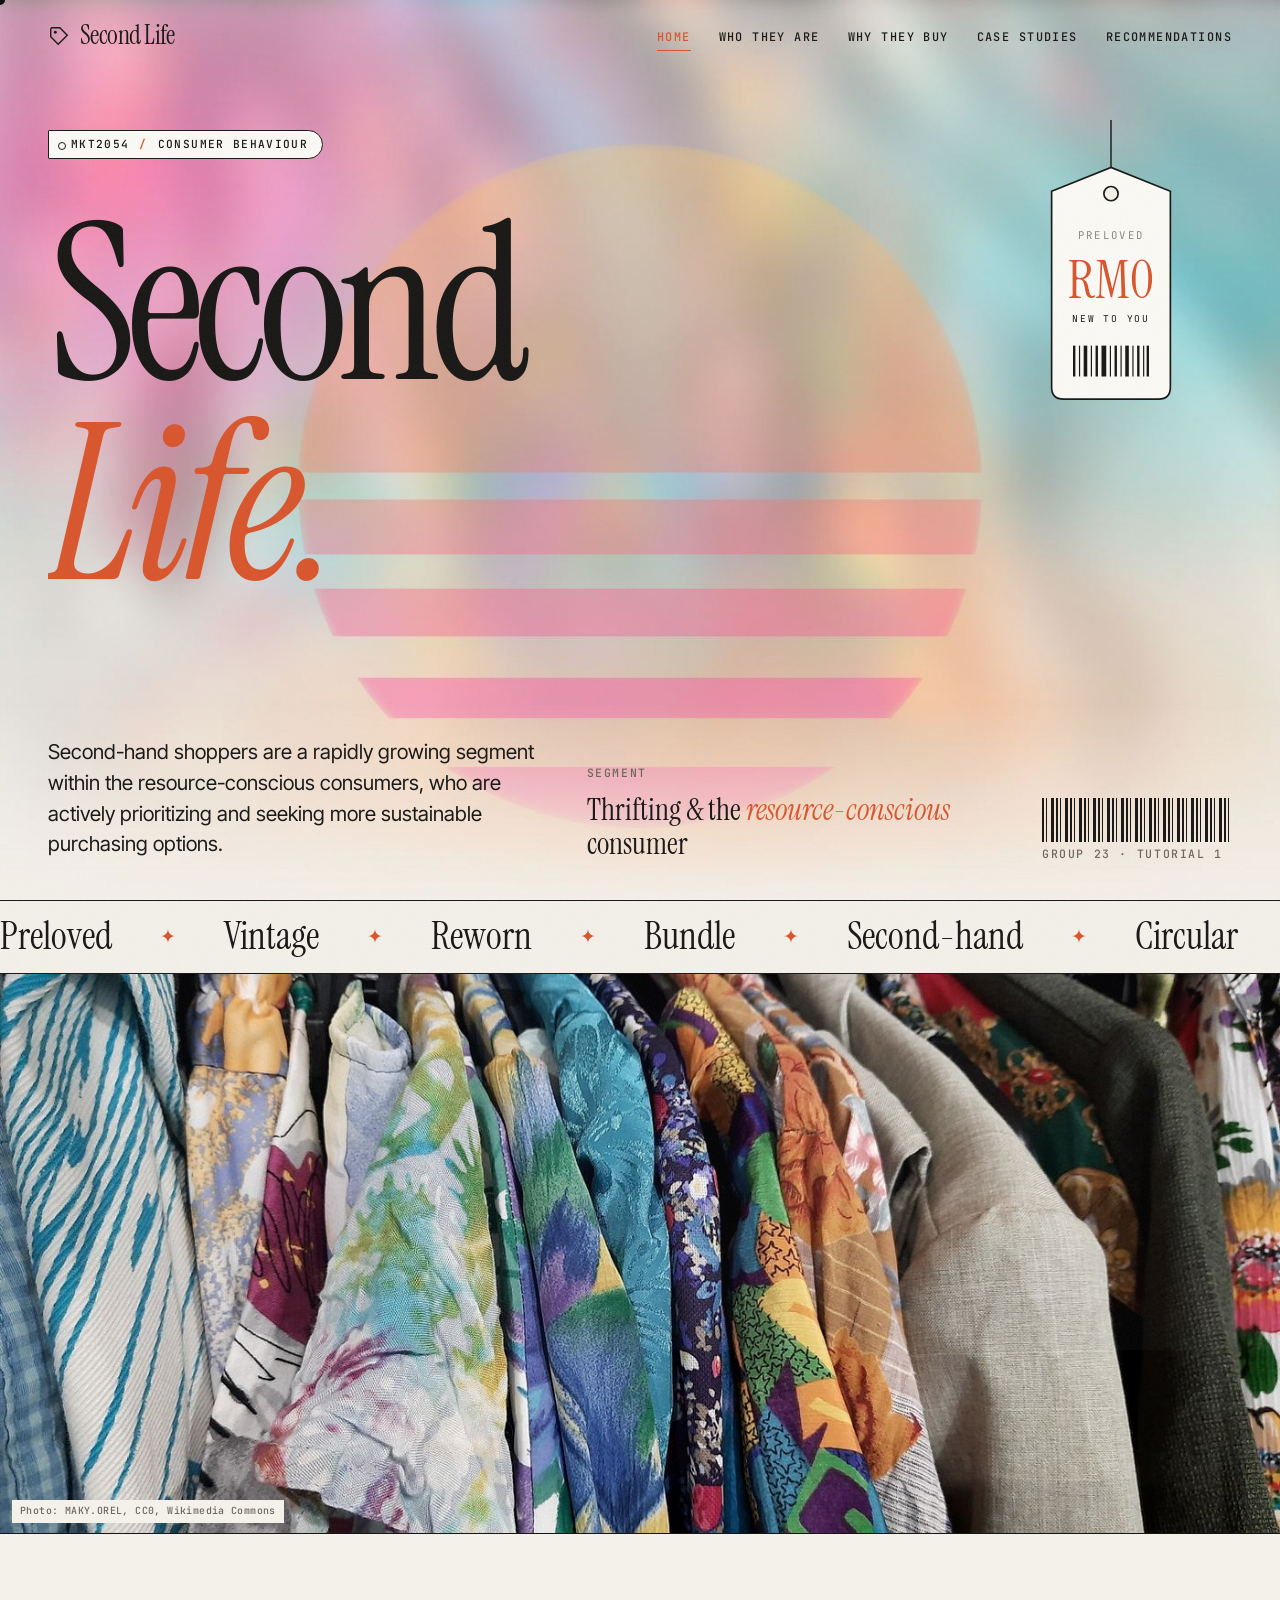
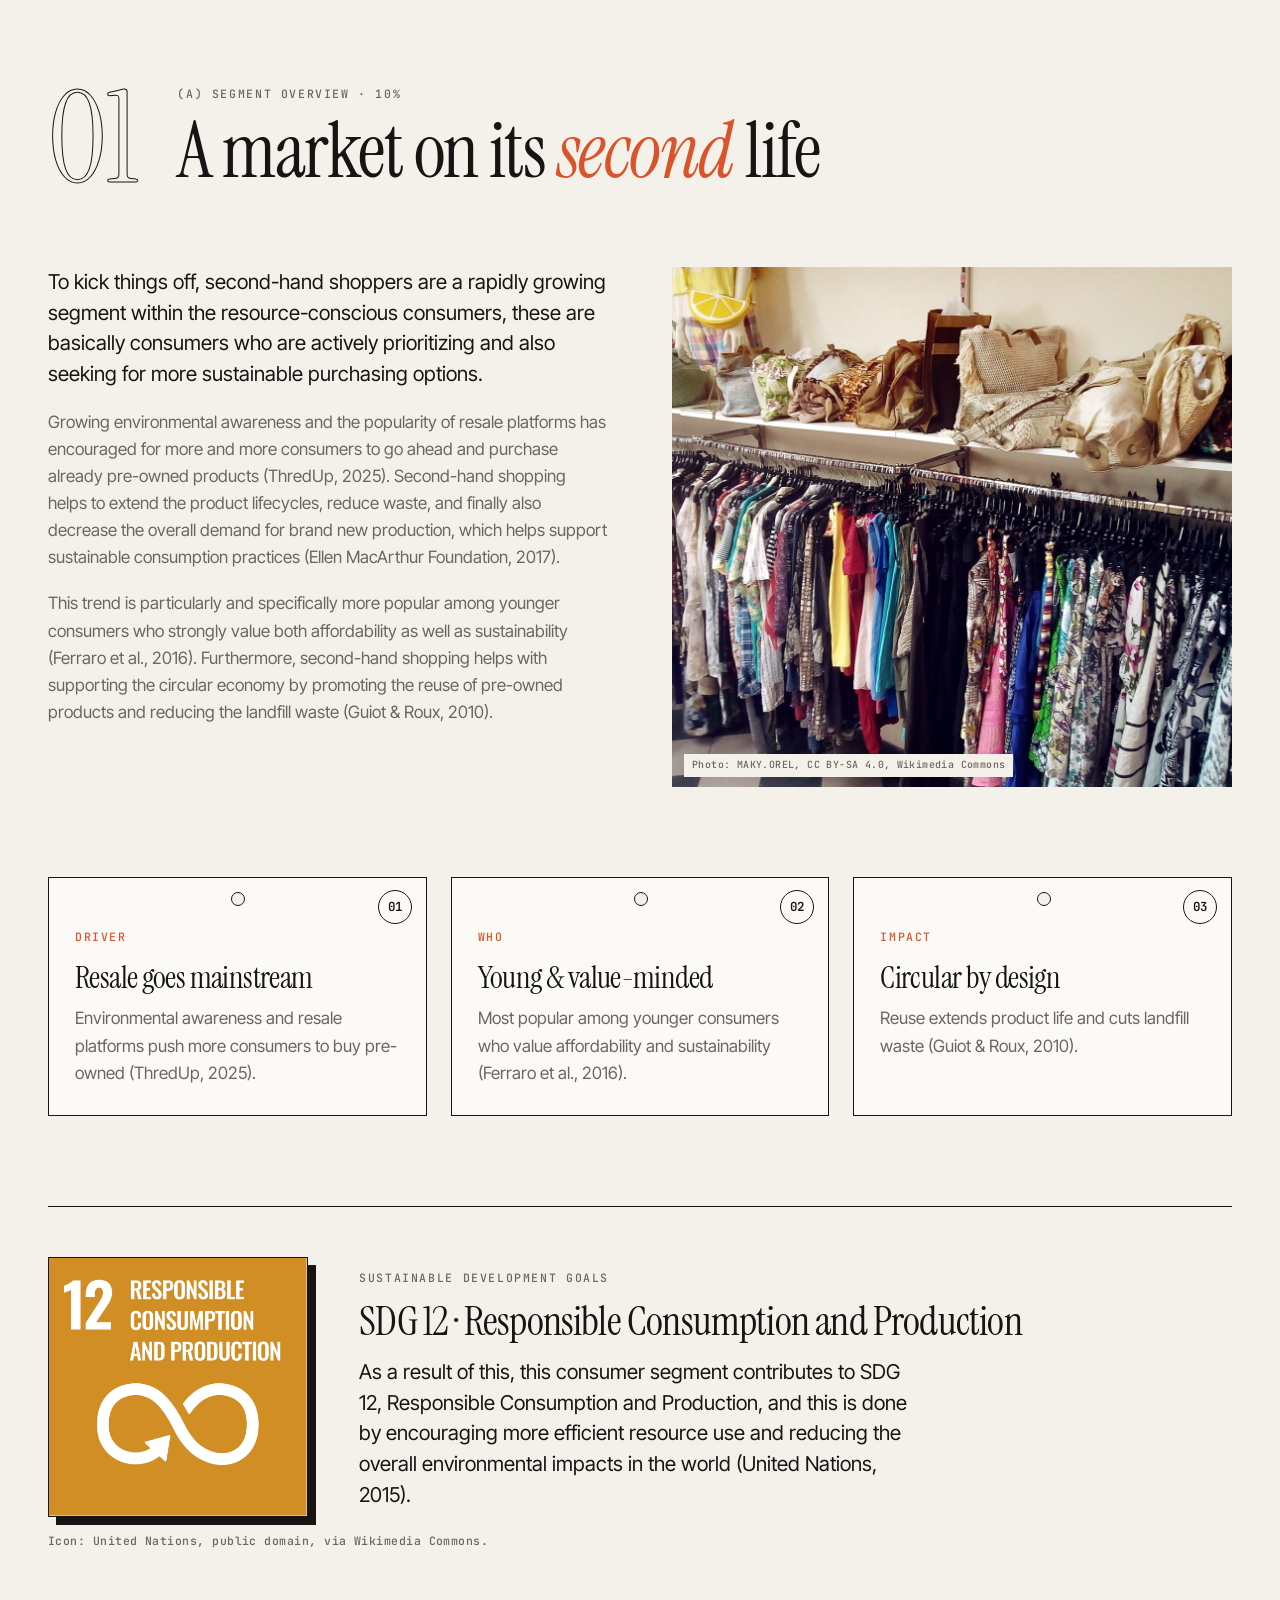
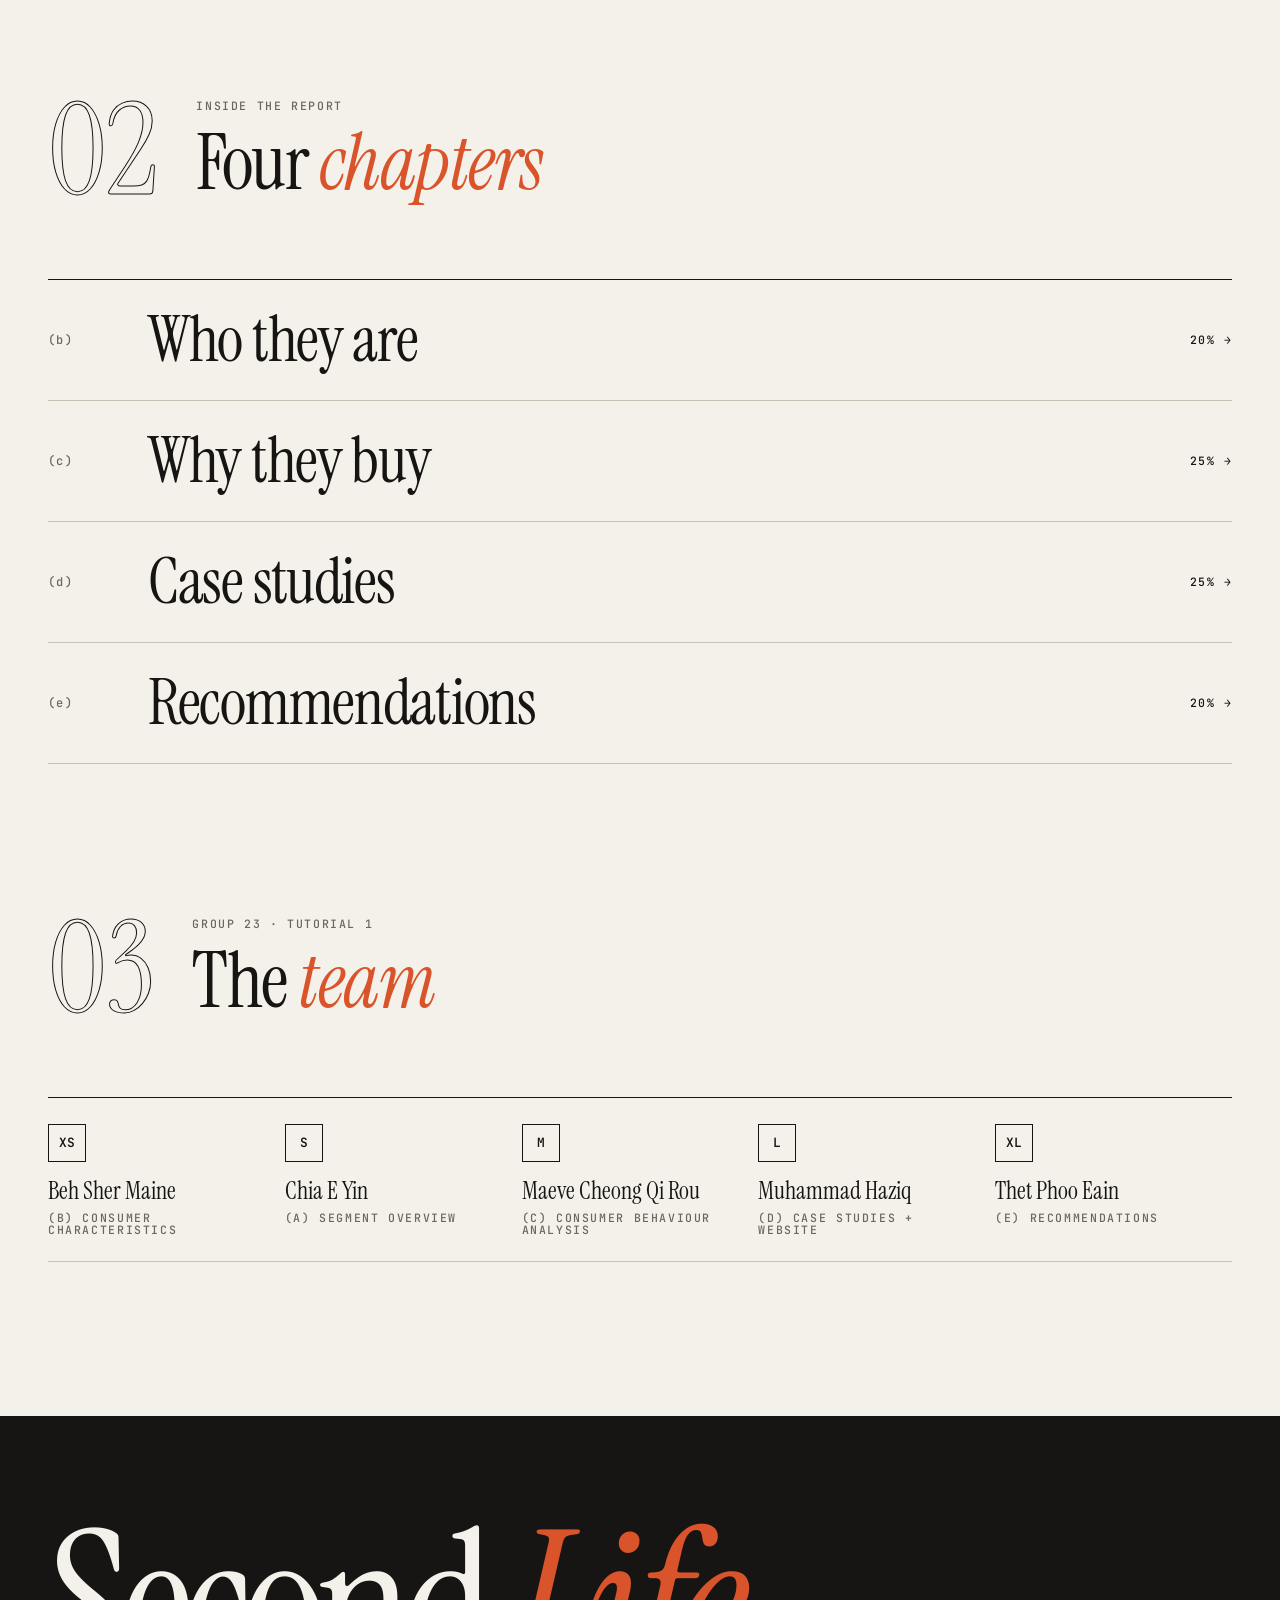
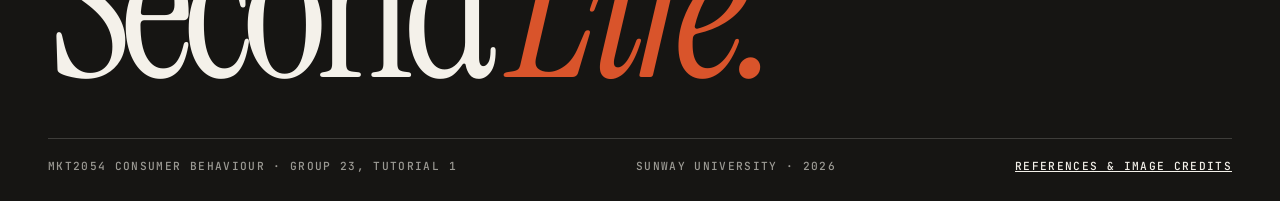
==== index.html @ f40f1644 "Team: show each member's part" ====
<!doctype html>
<html lang="en">
<head>
<meta charset="utf-8">
<meta name="viewport" content="width=device-width,initial-scale=1">
<title>Second Life | Thrifting &amp; the Resource-Conscious Consumer</title>
<meta name="description" content="MKT2054 Consumer Behaviour, Group 23: understanding and engaging Malaysia's thrift shoppers.">
<link rel="preconnect" href="https://fonts.googleapis.com"><link rel="preconnect" href="https://fonts.gstatic.com" crossorigin>
<link href="https://fonts.googleapis.com/css2?family=Instrument+Serif:ital@0;1&family=Inter+Tight:wght@400;500;600&family=JetBrains+Mono:wght@500;600&display=swap" rel="stylesheet">
<link rel="stylesheet" href="style.css?v=1119g">
</head>
<body>
<main>
  <!-- HERO -->
  <section class="hero">
    <div class="wrap">
      <div class="hero-top">
        <span class="sticker">MKT2054 <b>/</b> Consumer Behaviour</span>
      </div>
      <h1 class="serif"><span class="line"><span>Second</span></span><span class="line"><span><em>Life.</em></span></span></h1>
    </div>

    <svg class="swing" viewBox="0 0 160 240" aria-hidden="true">
      <path d="M80 0 C80 30 80 40 80 52" stroke="#161513" stroke-width="1.2" fill="none"/>
      <path d="M30 60 L80 40 L130 60 L130 225 Q130 235 120 235 L40 235 Q30 235 30 225 Z" fill="#FBFAF6" stroke="#161513" stroke-width="1.4"/>
      <circle cx="80" cy="62" r="6" fill="#F4F1EA" stroke="#161513" stroke-width="1.4"/>
      <text x="80" y="100" text-anchor="middle" font-family="JetBrains Mono" font-size="9" letter-spacing="2" fill="#8C877D">PRELOVED</text>
      <text x="80" y="150" text-anchor="middle" font-family="Instrument Serif" font-size="44" fill="#D9542B">RM0</text>
      <text x="80" y="170" text-anchor="middle" font-family="JetBrains Mono" font-size="8" letter-spacing="1.5" fill="#161513">NEW TO YOU</text>
      <g fill="#161513"><rect x="48" y="190" width="2" height="26"/><rect x="53" y="190" width="1" height="26"/><rect x="57" y="190" width="3" height="26"/><rect x="63" y="190" width="1" height="26"/><rect x="67" y="190" width="2" height="26"/><rect x="72" y="190" width="4" height="26"/><rect x="79" y="190" width="1" height="26"/><rect x="83" y="190" width="2" height="26"/><rect x="88" y="190" width="1" height="26"/><rect x="92" y="190" width="3" height="26"/><rect x="98" y="190" width="1" height="26"/><rect x="102" y="190" width="2" height="26"/><rect x="107" y="190" width="1" height="26"/><rect x="110" y="190" width="2" height="26"/></g>
    </svg>

    <div class="wrap hero-bottom">
      <p class="lead rv">Second-hand shoppers are a rapidly growing segment within the resource-conscious consumers, who are actively prioritizing and seeking more sustainable purchasing options.</p>
      <div class="rv">
        <span class="label">Segment</span>
        <p style="font:400 1.9rem/1.1 var(--serif);margin-top:8px">Thrifting &amp; the <em style="color:var(--accent)">resource-conscious</em> consumer</p>
      </div>
      <div class="barcode-wrap rv"><div class="barcode"></div><span class="label">Group 23 · Tutorial 1</span></div>
    </div>
  </section>

  <div class="marquee" aria-hidden="true"><div class="marquee-track">
    <span>Preloved</span><span>Vintage</span><span>Reworn</span><span>Bundle</span><span>Second-hand</span><span>Circular</span><span>One of one</span><span>Thrifted</span>
    <span>Preloved</span><span>Vintage</span><span>Reworn</span><span>Bundle</span><span>Second-hand</span><span>Circular</span><span>One of one</span><span>Thrifted</span>
  </div></div>

  <div class="photo band"><img src="img/band-vintage.jpg" alt="Close-up of colourful vintage shirts on a rail in a second-hand shop"><span class="cap">Photo: MAKY.OREL, CC0, Wikimedia Commons</span></div>

  <!-- (a) OVERVIEW -->
  <section id="overview">
    <div class="wrap">
      <div class="sec-head rv">
        <div class="num">01</div>
        <div><span class="label">(a) Segment overview · 10%</span><h2>A market on its <em>second</em> life</h2></div>
      </div>

      <div class="grid c2" style="align-items:start;gap:clamp(30px,5vw,80px)">
        <div class="prose rv">
          <p class="lead">To kick things off, second-hand shoppers are a rapidly growing segment within the resource-conscious consumers, these are basically consumers who are actively prioritizing and also seeking for more sustainable purchasing options.</p>
          <p class="muted">Growing environmental awareness and the popularity of resale platforms has encouraged for more and more consumers to go ahead and purchase already pre-owned products (ThredUp, 2025). Second-hand shopping helps to extend the product lifecycles, reduce waste, and finally also decrease the overall demand for brand new production, which helps support sustainable consumption practices (Ellen MacArthur Foundation, 2017).</p>
          <p class="muted">This trend is particularly and specifically more popular among younger consumers who strongly value both affordability as well as sustainability (Ferraro et al., 2016). Furthermore, second-hand shopping helps with supporting the circular economy by promoting the reuse of pre-owned products and reducing the landfill waste (Guiot &amp; Roux, 2010).</p>
        </div>
        <div class="photo rv" style="min-height:520px"><img src="img/racks.jpg" alt="Racks of second-hand clothes and handbags in a thrift shop" loading="lazy"><span class="cap">Photo: MAKY.OREL, CC BY-SA 4.0, Wikimedia Commons</span></div>
      </div>

      <div class="grid c3" style="margin-top:clamp(50px,7vw,90px)">
        <div class="tagcard rv"><span class="size">01</span><span class="k">Driver</span><h3>Resale goes mainstream</h3><p class="muted">Environmental awareness and resale platforms push more consumers to buy pre-owned (ThredUp, 2025).</p></div>
        <div class="tagcard rv"><span class="size">02</span><span class="k">Who</span><h3>Young &amp; value-minded</h3><p class="muted">Most popular among younger consumers who value affordability and sustainability (Ferraro et al., 2016).</p></div>
        <div class="tagcard rv"><span class="size">03</span><span class="k">Impact</span><h3>Circular by design</h3><p class="muted">Reuse extends product life and cuts landfill waste (Guiot &amp; Roux, 2010).</p></div>
      </div>

      <div class="sdg-block" style="margin-top:clamp(50px,7vw,90px)">
        <div class="sdg-icon rv"><img src="img/sdg-12.png" alt="UN Sustainable Development Goal 12: Responsible Consumption and Production icon" loading="lazy"></div>
        <div class="rv">
          <span class="label">Sustainable Development Goals</span>
          <h3 class="sdg-title">SDG 12 · Responsible Consumption and Production</h3>
          <p class="lead" style="margin-top:14px">As a result of this, this consumer segment contributes to SDG 12, Responsible Consumption and Production, and this is done by encouraging more efficient resource use and reducing the overall environmental impacts in the world (United Nations, 2015).</p>
        </div>
      </div>
      <p class="label" style="margin-top:18px;text-transform:none;letter-spacing:.04em">Icon: United Nations, public domain, via Wikimedia Commons.</p>
    </div>
  </section>

  <!-- CHAPTERS -->
  <section style="padding-top:0">
    <div class="wrap">
      <div class="sec-head rv"><div class="num">02</div><div><span class="label">Inside the report</span><h2>Four <em>chapters</em></h2></div></div>
      <div class="chapters rv">
        <a href="characteristics.html"><span class="n">(b)</span><span class="t">Who they are</span><span class="w">20% <span class="arr">→</span></span></a>
        <a href="analysis.html"><span class="n">(c)</span><span class="t">Why they buy</span><span class="w">25% <span class="arr">→</span></span></a>
        <a href="case-studies.html"><span class="n">(d)</span><span class="t">Case studies</span><span class="w">25% <span class="arr">→</span></span></a>
        <a href="recommendations.html"><span class="n">(e)</span><span class="t">Recommendations</span><span class="w">20% <span class="arr">→</span></span></a>
      </div>
    </div>
  </section>

  <!-- TEAM -->
  <section style="padding-top:0">
    <div class="wrap">
      <div class="sec-head rv"><div class="num">03</div><div><span class="label">Group 23 · Tutorial 1</span><h2>The <em>team</em></h2></div></div>
      <div class="team rv">
        <div class="member"><span class="s">XS</span><b>Beh Sher Maine</b><span class="label">(b) Consumer characteristics</span></div>
        <div class="member"><span class="s">S</span><b>Chia E Yin</b><span class="label">(a) Segment overview</span></div>
        <div class="member"><span class="s">M</span><b>Maeve Cheong Qi Rou</b><span class="label">(c) Consumer behaviour analysis</span></div>
        <div class="member"><span class="s">L</span><b>Muhammad Haziq</b><span class="label">(d) Case studies + website</span></div>
        <div class="member"><span class="s">XL</span><b>Thet Phoo Eain</b><span class="label">(e) Recommendations</span></div>
      </div>
    </div>
  </section>
</main>
<script src="main.js?v=1119g"></script>
</body>
</html>
---- style.css ----
/* SECOND LIFE — MKT2054 Group 23. Editorial thrift system. */
:root{
  --cotton:#F4F1EA; --paper:#FBFAF6; --ink:#161513; --grey:#6B675F; --line:#DAD4C8; --line-2:#C9C2B4;
  --accent:#D9542B; --accent-ink:#B8431F; --denim:#3A5A85;
  --serif:"Instrument Serif",Georgia,serif; --sans:"Inter Tight",system-ui,sans-serif; --mono:"JetBrains Mono",ui-monospace,monospace;
  --max:1280px; --gut:clamp(16px,4vw,48px);
  --ease:cubic-bezier(.2,.7,.2,1);
}
*{box-sizing:border-box;margin:0;padding:0}
html{scroll-behavior:smooth;-webkit-text-size-adjust:100%}
body{background:var(--cotton);color:var(--ink);font:400 17px/1.6 var(--sans);-webkit-font-smoothing:antialiased;overflow-x:hidden}
/* film grain */
body::after{content:"";position:fixed;inset:-50%;z-index:100;pointer-events:none;opacity:.07;
  background-image:url("data:image/svg+xml,%3Csvg xmlns='http://www.w3.org/2000/svg' width='160' height='160'%3E%3Cfilter id='n'%3E%3CfeTurbulence type='fractalNoise' baseFrequency='.9' numOctaves='3' stitchTiles='stitch'/%3E%3C/filter%3E%3Crect width='100%25' height='100%25' filter='url(%23n)'/%3E%3C/svg%3E")}
::selection{background:var(--accent);color:var(--cotton)}
a{color:inherit}
img{max-width:100%;display:block}
.wrap{max-width:var(--max);margin:0 auto;padding:0 var(--gut)}

/* type */
.serif{font-family:var(--serif);font-weight:400;letter-spacing:-.02em;line-height:.95}
h1,h2,h3{font-family:var(--serif);font-weight:400;letter-spacing:-.02em;line-height:1}
h2{font-size:clamp(2.6rem,6vw,5rem)}
h3{font-size:clamp(1.6rem,2.4vw,2.1rem)}
h1 em,h2 em,h3 em{font-style:italic;color:var(--accent)}
.label{font:500 .72rem/1 var(--mono);letter-spacing:.14em;text-transform:uppercase;color:var(--grey)}
.lead{font-size:clamp(1.1rem,1.6vw,1.35rem);line-height:1.5;max-width:46ch}
.muted{color:var(--grey)}
p+p{margin-top:.9em}

/* placeholders (group replaces) */
.ph{background:linear-gradient(transparent 62%,rgba(217,84,43,.16) 62%);color:#5f5a52;font-style:italic;-webkit-box-decoration-break:clone;box-decoration-break:clone}

/* ---------------- NAV ---------------- */
.nav{position:fixed;inset:0 0 auto;z-index:60;transition:background .4s var(--ease),padding .4s var(--ease),border-color .4s;border-bottom:1px solid transparent;padding:22px 0}
.nav.small{background:rgba(244,241,234,.86);backdrop-filter:blur(10px);-webkit-backdrop-filter:blur(10px);padding:12px 0;border-color:var(--line)}
.nav .wrap{display:flex;align-items:center;justify-content:space-between}
.logo{display:flex;align-items:center;gap:10px;text-decoration:none;font:400 1.6rem/1 var(--serif);letter-spacing:-.02em}
.logo svg{width:22px;height:22px;transition:transform .5s var(--ease)}
.logo:hover svg{transform:rotate(-14deg)}
.menu{display:flex;gap:28px;list-style:none}
.menu a{font:500 .74rem/1 var(--mono);letter-spacing:.12em;text-transform:uppercase;text-decoration:none;position:relative;padding:6px 0}
.menu a::after{content:"";position:absolute;left:0;right:100%;bottom:0;height:1px;background:currentColor;transition:right .35s var(--ease)}
.menu a:hover::after,.menu a[aria-current="page"]::after{right:0}
.menu a[aria-current="page"]{color:var(--accent)}
.burger{display:none;width:44px;height:44px;border:1px solid var(--ink);border-radius:50%;background:none;cursor:pointer;position:relative;z-index:70}
.burger i{position:absolute;left:13px;right:13px;height:1.5px;background:var(--ink);transition:transform .4s var(--ease),top .4s var(--ease)}
.burger i:nth-child(1){top:17px}.burger i:nth-child(2){top:25px}
.open .burger i:nth-child(1){top:21px;transform:rotate(45deg)}
.open .burger i:nth-child(2){top:21px;transform:rotate(-45deg)}
.open .nav{background:transparent!important;border-color:transparent!important;backdrop-filter:none}
.open .logo{color:var(--cotton)}
.overlay{position:fixed;inset:0;z-index:55;background:var(--ink);color:var(--cotton);display:flex;flex-direction:column;justify-content:center;padding:0 var(--gut);clip-path:circle(0 at calc(100% - 44px) 44px);transition:clip-path .7s var(--ease);visibility:hidden}
.open .overlay{clip-path:circle(150% at calc(100% - 44px) 44px);visibility:visible}
.open .burger{border-color:var(--cotton)}.open .burger i{background:var(--cotton)}
.overlay a{display:flex;align-items:baseline;gap:16px;font:400 clamp(2.6rem,11vw,4.5rem)/1.1 var(--serif);text-decoration:none;padding:6px 0;border-bottom:1px solid rgba(244,241,234,.14)}
.overlay a span{font:500 .75rem var(--mono);letter-spacing:.12em;color:var(--accent)}
.overlay a[aria-current="page"]{font-style:italic;color:var(--accent)}
@media (max-width:900px){.menu{display:none}.burger{display:block}}

/* ---------------- HERO ---------------- */
.hero{min-height:100svh;padding:130px 0 40px;display:flex;flex-direction:column;justify-content:space-between;position:relative}
.hero-top{display:flex;justify-content:space-between;align-items:flex-start;gap:20px;flex-wrap:wrap}
.hero > .wrap{width:100%}
.hero h1{font-size:clamp(5rem,17vw,16rem);line-height:.9;letter-spacing:-.045em;margin:4vh 0 0}
.hero h1 .line{display:block;overflow:hidden;padding:.06em 0 .12em;margin-bottom:-.16em}
.hero h1 .line > span{display:inline-block;transform:translateY(105%);animation:rise 1.1s var(--ease) forwards}
.hero h1 .line:nth-child(2) > span{animation-delay:.12s}
@keyframes rise{to{transform:none}}
.hero-bottom{display:grid;grid-template-columns:1.2fr 1fr auto;gap:40px;align-items:end;margin-top:40px}
@media (max-width:900px){.hero-bottom{grid-template-columns:1fr;gap:24px}}

/* swinging price tag */
.swing{position:absolute;right:calc(var(--gut) + 2vw);top:120px;width:clamp(120px,15vw,190px);transform-origin:50% 0;animation:swing 4s ease-in-out infinite}
@keyframes swing{0%,100%{transform:rotate(-7deg)}50%{transform:rotate(6deg)}}
@media (max-width:900px){.swing{top:96px;width:96px}}

/* barcode */
.barcode{height:44px;width:190px;background:repeating-linear-gradient(90deg,var(--ink) 0 2px,transparent 2px 4px,var(--ink) 4px 5px,transparent 5px 9px,var(--ink) 9px 12px,transparent 12px 14px)}
.barcode-wrap{display:flex;flex-direction:column;gap:6px;align-items:flex-start}

/* marquee */
.marquee{border-top:1px solid var(--ink);border-bottom:1px solid var(--ink);overflow:hidden;white-space:nowrap;padding:16px 0;background:var(--cotton)}
.marquee-track{display:inline-flex;gap:48px;animation:marq 38s linear infinite;font:400 clamp(1.6rem,3vw,2.4rem)/1 var(--serif)}
.marquee-track span{display:inline-flex;align-items:center;gap:48px}
.marquee-track span::after{content:"✦";font-size:.5em;color:var(--accent)}
@keyframes marq{to{transform:translateX(-50%)}}

/* ---------------- SECTIONS ---------------- */
section{padding:clamp(80px,12vw,160px) 0}
.sec-head{display:grid;grid-template-columns:auto 1fr;gap:clamp(16px,3vw,48px);align-items:start;margin-bottom:clamp(40px,6vw,80px)}
.num{font:400 clamp(4rem,10vw,9rem)/.8 var(--serif);color:transparent;-webkit-text-stroke:1px var(--ink)}
.sec-head .label{display:block;margin-bottom:14px}
.rule{height:1px;background:var(--ink);border:0}

/* price-tag sticker */
.sticker{display:inline-flex;align-items:center;gap:10px;padding:8px 14px 8px 22px;background:var(--paper);border:1px solid var(--ink);border-radius:3px 40px 40px 3px;font:500 .7rem/1 var(--mono);letter-spacing:.12em;text-transform:uppercase;position:relative}
.sticker::before{content:"";position:absolute;left:9px;top:50%;width:6px;height:6px;margin-top:-3px;border-radius:50%;border:1px solid var(--ink)}
.sticker b{color:var(--accent);font-weight:600}

/* grids */
.grid{display:grid;gap:clamp(16px,2vw,24px)}
.c2{grid-template-columns:repeat(2,1fr)}.c3{grid-template-columns:repeat(3,1fr)}.c4{grid-template-columns:repeat(4,1fr)}
@media (max-width:1000px){.c4{grid-template-columns:repeat(2,1fr)}.c3{grid-template-columns:1fr 1fr}}
@media (max-width:640px){.c2,.c3,.c4{grid-template-columns:1fr}}

/* tag card (hangs + swings on hover) */
.tagcard{background:var(--paper);border:1px solid var(--ink);padding:44px 26px 28px;position:relative;transform-origin:50% 0;transition:transform .6s var(--ease),box-shadow .6s var(--ease)}
.tagcard::before{content:"";position:absolute;top:14px;left:50%;width:12px;height:12px;margin-left:-6px;border-radius:50%;border:1px solid var(--ink);background:var(--cotton)}
.tagcard::after{content:"";position:absolute;top:-28px;left:50%;width:1px;height:42px;background:var(--ink);opacity:0;transition:opacity .4s}
@media (hover:hover){.tagcard:hover{transform:rotate(-2.2deg) translateY(4px);box-shadow:8px 10px 0 var(--ink)}.tagcard:hover::after{opacity:1}}
.tagcard .k{font:500 .72rem var(--mono);letter-spacing:.14em;color:var(--accent);text-transform:uppercase}
.tagcard h3{margin:14px 0 12px}
.tagcard .size{position:absolute;top:12px;right:14px;width:34px;height:34px;border:1px solid var(--ink);border-radius:50%;display:grid;place-items:center;font:600 .78rem var(--mono)}

/* stats */
.stats{border-top:1px solid var(--ink)}
.stat{padding:28px 0;border-bottom:1px solid var(--line-2);display:grid;grid-template-columns:1fr 1.3fr;gap:20px;align-items:end}
.stat .big{font:400 clamp(3.4rem,8vw,7rem)/.85 var(--serif);letter-spacing:-.03em}
.stat .big em{color:var(--accent)}
@media (max-width:640px){.stat{grid-template-columns:1fr}}

/* image slots */
.photo{position:relative;background:#E7E1D5;overflow:hidden;display:grid;place-items:center;min-height:240px}
.photo::before{content:"";position:absolute;inset:0;background:repeating-linear-gradient(-45deg,transparent 0 14px,rgba(22,21,19,.045) 14px 15px)}
.photo span{position:relative;font:500 .7rem/1.5 var(--mono);letter-spacing:.12em;text-transform:uppercase;color:var(--grey);text-align:center;padding:16px;max-width:30ch}
.photo img{position:absolute;inset:0;width:100%;height:100%;object-fit:cover;filter:grayscale(.15) contrast(1.05)}
.photo.band{min-height:0;aspect-ratio:16/7;border-bottom:1px solid var(--ink)}
@media (max-width:640px){.photo.band{aspect-ratio:4/3}}
.photo:has(img)::before{display:none}
.photo .cap{position:absolute;left:12px;bottom:10px;font:500 .62rem var(--mono);letter-spacing:.1em;text-transform:uppercase;background:var(--cotton);padding:4px 8px}

/* SDG */
.sdg{display:inline-flex;align-items:center;gap:14px;border:1px solid var(--ink);padding:10px 18px 10px 10px;background:var(--paper)}
.sdg b{width:52px;height:52px;display:grid;place-items:center;color:#fff;font:700 1.25rem var(--sans);background:#BF8B2E}

/* team (size labels) */
.team{display:grid;grid-template-columns:repeat(5,1fr);border-top:1px solid var(--ink)}
.member{padding:26px 18px 26px 0;border-bottom:1px solid var(--line-2)}
.member .s{display:inline-grid;place-items:center;min-width:38px;height:38px;padding:0 8px;border:1px solid var(--ink);font:600 .8rem var(--mono);margin-bottom:16px}
.member b{display:block;font:400 1.5rem/1.1 var(--serif)}
.member .label{display:block;margin-top:8px}
@media (max-width:900px){.team{grid-template-columns:1fr 1fr}}
@media (max-width:520px){.team{grid-template-columns:1fr}}

/* index links */
.chapters a{display:grid;grid-template-columns:80px 1fr auto;align-items:center;gap:20px;padding:28px 0;border-bottom:1px solid var(--line-2);text-decoration:none;transition:padding .5s var(--ease),color .3s}
.chapters a:first-child{border-top:1px solid var(--ink)}
.chapters .n{font:500 .75rem var(--mono);letter-spacing:.12em;color:var(--grey)}
.chapters .t{font:400 clamp(2rem,5vw,4rem)/1 var(--serif);letter-spacing:-.02em}
.chapters .w{font:500 .72rem var(--mono);letter-spacing:.12em}
.chapters .arr{display:inline-block;transition:transform .5s var(--ease)}
@media (hover:hover){.chapters a:hover{padding-left:18px;color:var(--accent)}.chapters a:hover .arr{transform:translateX(8px) rotate(-45deg)}}
@media (max-width:640px){.chapters a{grid-template-columns:44px 1fr}.chapters .w{grid-column:2}}

/* page header */
.page-head{padding:160px 0 0}
.page-head .wrap{padding-bottom:clamp(48px,6vw,80px);position:relative}
.page-head .wrap::after{content:"";position:absolute;left:var(--gut);right:var(--gut);bottom:0;height:1px;background:var(--ink)}
.page-head + section, .page-head + .wrap .case:first-child{padding-top:clamp(56px,7vw,96px)}
.page-head + .wrap .case:first-child{border-top:0}
.page-head h1{font-size:clamp(3.6rem,11vw,10rem);line-height:.86;letter-spacing:-.04em;margin:28px 0 36px}
.page-head .row{display:flex;justify-content:space-between;align-items:end;gap:30px;flex-wrap:wrap}

/* chart */
.chart .bar{display:grid;grid-template-columns:minmax(120px,190px) 1fr 56px;gap:16px;align-items:center;padding:16px 0;border-bottom:1px solid var(--line-2)}
.chart .track{height:10px;background:var(--line);position:relative;overflow:hidden}
.chart .fill{position:absolute;inset:0 auto 0 0;width:0;background:var(--ink);transition:width 1.4s var(--ease)}
.chart .bar:first-child .fill{background:var(--accent)}
.chart .v{font:500 .85rem var(--mono);text-align:right}
@media (max-width:520px){.chart .bar{grid-template-columns:1fr 50px}.chart .track{grid-column:1/-1;grid-row:2}}

/* persona (care label) */
.care{border:1px solid var(--ink);background:var(--paper);padding:28px;font-family:var(--mono);font-size:.82rem;line-height:1.7}
.care h4{font:400 2rem/1 var(--serif);margin-bottom:6px;letter-spacing:-.01em}
.care dl{display:grid;grid-template-columns:130px 1fr;border-top:1px dashed var(--ink);margin-top:16px}
.care dt,.care dd{padding:10px 0;border-bottom:1px dashed var(--line-2)}
.care dt{text-transform:uppercase;letter-spacing:.1em;font-size:.7rem;color:var(--grey)}
.care .icons{display:flex;gap:14px;margin-top:18px}
.care .icons svg{width:26px;height:26px}

/* journey */
.journey{display:grid;grid-template-columns:repeat(5,1fr);border-top:1px solid var(--ink)}
.journey li{list-style:none;padding:26px 20px 26px 0;border-right:1px solid var(--line-2);position:relative}
.journey li:last-child{border-right:0}
.journey .n{font:400 3rem/1 var(--serif);color:var(--accent)}
.journey h4{font:600 .78rem var(--mono);letter-spacing:.1em;text-transform:uppercase;margin:16px 0 8px}
.journey li:not(:first-child){padding-left:20px}
@media (max-width:900px){.journey{grid-template-columns:1fr}.journey li{border-right:0;border-bottom:1px solid var(--line-2);padding-left:0!important;display:grid;grid-template-columns:64px 1fr;gap:4px 16px}.journey h4{margin:6px 0 2px}.journey .n{grid-row:span 2}}

/* theory = garment care label */
.theory{border:1px solid var(--ink);background:var(--paper);display:grid;grid-template-columns:150px 1fr;transition:transform .6s var(--ease),box-shadow .6s var(--ease)}
@media (hover:hover){.theory:hover{transform:translate(-4px,-4px);box-shadow:8px 8px 0 var(--accent)}}
.theory .side{border-right:1px dashed var(--ink);padding:26px;display:flex;flex-direction:column;justify-content:space-between;gap:20px}
.theory .side .n{font:400 4rem/.8 var(--serif)}
.theory .body{padding:26px 30px}
.theory .src{margin-top:18px;padding-top:12px;border-top:1px dashed var(--line-2);font:500 .72rem var(--mono);letter-spacing:.08em;color:var(--grey)}
@media (max-width:640px){.theory{grid-template-columns:1fr}.theory .side{border-right:0;border-bottom:1px dashed var(--ink);flex-direction:row;align-items:center}}

/* case study spread */
.case{padding:clamp(60px,9vw,120px) 0;border-top:1px solid var(--ink)}
.case-top{display:grid;grid-template-columns:1fr 1fr;gap:clamp(24px,4vw,64px);align-items:end;margin-bottom:clamp(36px,5vw,64px)}
.case-top h2{font-size:clamp(3.4rem,8vw,7.5rem);line-height:.88;letter-spacing:-.04em;margin-top:16px}
.hero-stat{border-left:1px solid var(--ink);padding-left:24px}
.hero-stat .big{font:400 clamp(4rem,10vw,9rem)/.8 var(--serif);letter-spacing:-.04em;color:var(--accent)}
.case-grid{display:grid;grid-template-columns:5fr 7fr;gap:clamp(24px,4vw,64px)}
.case-grid .photo{min-height:420px;position:sticky;top:90px}
.facts{border-top:1px solid var(--ink)}
.fact{display:grid;grid-template-columns:44px 1fr;gap:16px;padding:22px 0;border-bottom:1px solid var(--line-2)}
.fact .i{font:500 .72rem var(--mono);color:var(--accent);padding-top:6px}
.fact h4{font:600 .74rem var(--mono);letter-spacing:.12em;text-transform:uppercase;margin-bottom:8px}
.case-foot{display:flex;flex-wrap:wrap;gap:12px;margin-top:22px}
@media (max-width:900px){.case-top,.case-grid{grid-template-columns:1fr}.case-grid .photo{position:relative;top:0;min-height:260px}.hero-stat{border-left:0;border-top:1px solid var(--ink);padding:18px 0 0}}

/* recommendations */
.rec{display:grid;grid-template-columns:120px 1fr 1fr;gap:clamp(16px,3vw,48px);padding:36px 0;border-bottom:1px solid var(--line-2);align-items:start}
.rec:first-child{border-top:1px solid var(--ink)}
.rec .n{font:400 5rem/.8 var(--serif);color:transparent;-webkit-text-stroke:1px var(--ink);transition:color .4s}
@media (hover:hover){.rec:hover .n{color:var(--accent);-webkit-text-stroke-color:var(--accent)}}
.rec .meta{display:flex;flex-wrap:wrap;gap:8px;margin-top:16px}
@media (max-width:900px){.rec{grid-template-columns:70px 1fr}.rec .n{font-size:3.4rem}.rec > div:last-child{grid-column:2}}

/* references */
.refs{border-top:1px solid var(--ink);counter-reset:r}
.refs a{overflow-wrap:anywhere;color:var(--grey);font-size:.88em;text-decoration-color:var(--line-2)}
.sticky-head{position:sticky;top:110px}
.refs li{list-style:none;padding:16px 0 16px 3em;text-indent:-3em;border-bottom:1px solid var(--line-2);font-size:.95rem}

/* pager */
.pager{display:grid;grid-template-columns:1fr 1fr;border-top:1px solid var(--ink)}
.pager a{padding:clamp(40px,6vw,80px) 0;text-decoration:none;display:block}
.pager a + a{text-align:right;border-left:1px solid var(--ink);padding-left:24px}
.pager a:first-child{padding-right:24px}
.pager .t{display:block;font:400 clamp(2rem,5vw,4.2rem)/1 var(--serif);letter-spacing:-.02em;margin-top:12px;transition:color .3s}
@media (hover:hover){.pager a:hover .t{color:var(--accent);font-style:italic}}

/* footer */
footer{background:var(--ink);color:var(--cotton);padding:clamp(60px,9vw,110px) 0 28px;position:relative;z-index:1}
footer .big{font:400 clamp(4rem,16vw,14rem)/.8 var(--serif);letter-spacing:-.05em}
footer .big em{color:var(--accent)}
footer .row{display:flex;flex-wrap:wrap;justify-content:space-between;gap:16px;margin-top:48px;padding-top:20px;border-top:1px solid rgba(244,241,234,.18);font:500 .7rem var(--mono);letter-spacing:.12em;text-transform:uppercase;color:rgba(244,241,234,.6)}
footer a{color:var(--cotton)}

/* reveal */
.rv{opacity:0;transform:translateY(16px);transition:opacity .9s var(--ease),transform .9s var(--ease)}
.rv.in{opacity:1;transform:none}

/* custom tag cursor */
.cursor{position:fixed;left:0;top:0;z-index:200;pointer-events:none;width:10px;height:10px;border-radius:50%;background:var(--ink);transform:translate(-50%,-50%);transition:width .3s var(--ease),height .3s var(--ease),background .3s,border-radius .3s;mix-blend-mode:multiply;display:none}
.cursor.on{width:46px;height:26px;border-radius:3px 20px 20px 3px;background:var(--accent)}
@media (hover:hover) and (pointer:fine){.cursor{display:block}}

@media (prefers-reduced-motion:reduce){
  *,*::before,*::after{animation:none!important;transition:none!important}
  .hero h1 .line > span{transform:none}.rv{opacity:1;transform:none}html{scroll-behavior:auto}
}


/* content pass 19 Nov */
.photo .cap{max-width:calc(100% - 24px);text-align:left;line-height:1.5;text-transform:none;letter-spacing:.04em}
.prose p{max-width:62ch}
.prose p+p{margin-top:1.1em}
.tagcard p.muted{line-height:1.6}
.credits li{margin-bottom:10px}


/* SDG block 19 Nov */
.sdg-block{display:grid;grid-template-columns:minmax(160px,260px) 1fr;gap:clamp(24px,4vw,60px);align-items:center;border-top:1px solid var(--ink);padding-top:clamp(30px,4vw,50px)}
.sdg-icon img{width:100%;display:block;border:1px solid var(--ink);box-shadow:8px 8px 0 var(--ink)}
.sdg-title{font:400 clamp(1.8rem,3.2vw,2.6rem)/1.05 var(--serif);margin-top:10px}
.sdg-t .size{background:#CF8D2A;color:#fff;border-color:#CF8D2A;width:auto;padding:0 10px;border-radius:20px}
@media (max-width:700px){.sdg-block{grid-template-columns:1fr}.sdg-icon{max-width:200px}}



/* neon bg on every page header: one baked image, no live effects 19 Nov */
.hero,.page-head{background:var(--cotton) url(img/vice-bg.jpg) center bottom/cover no-repeat}
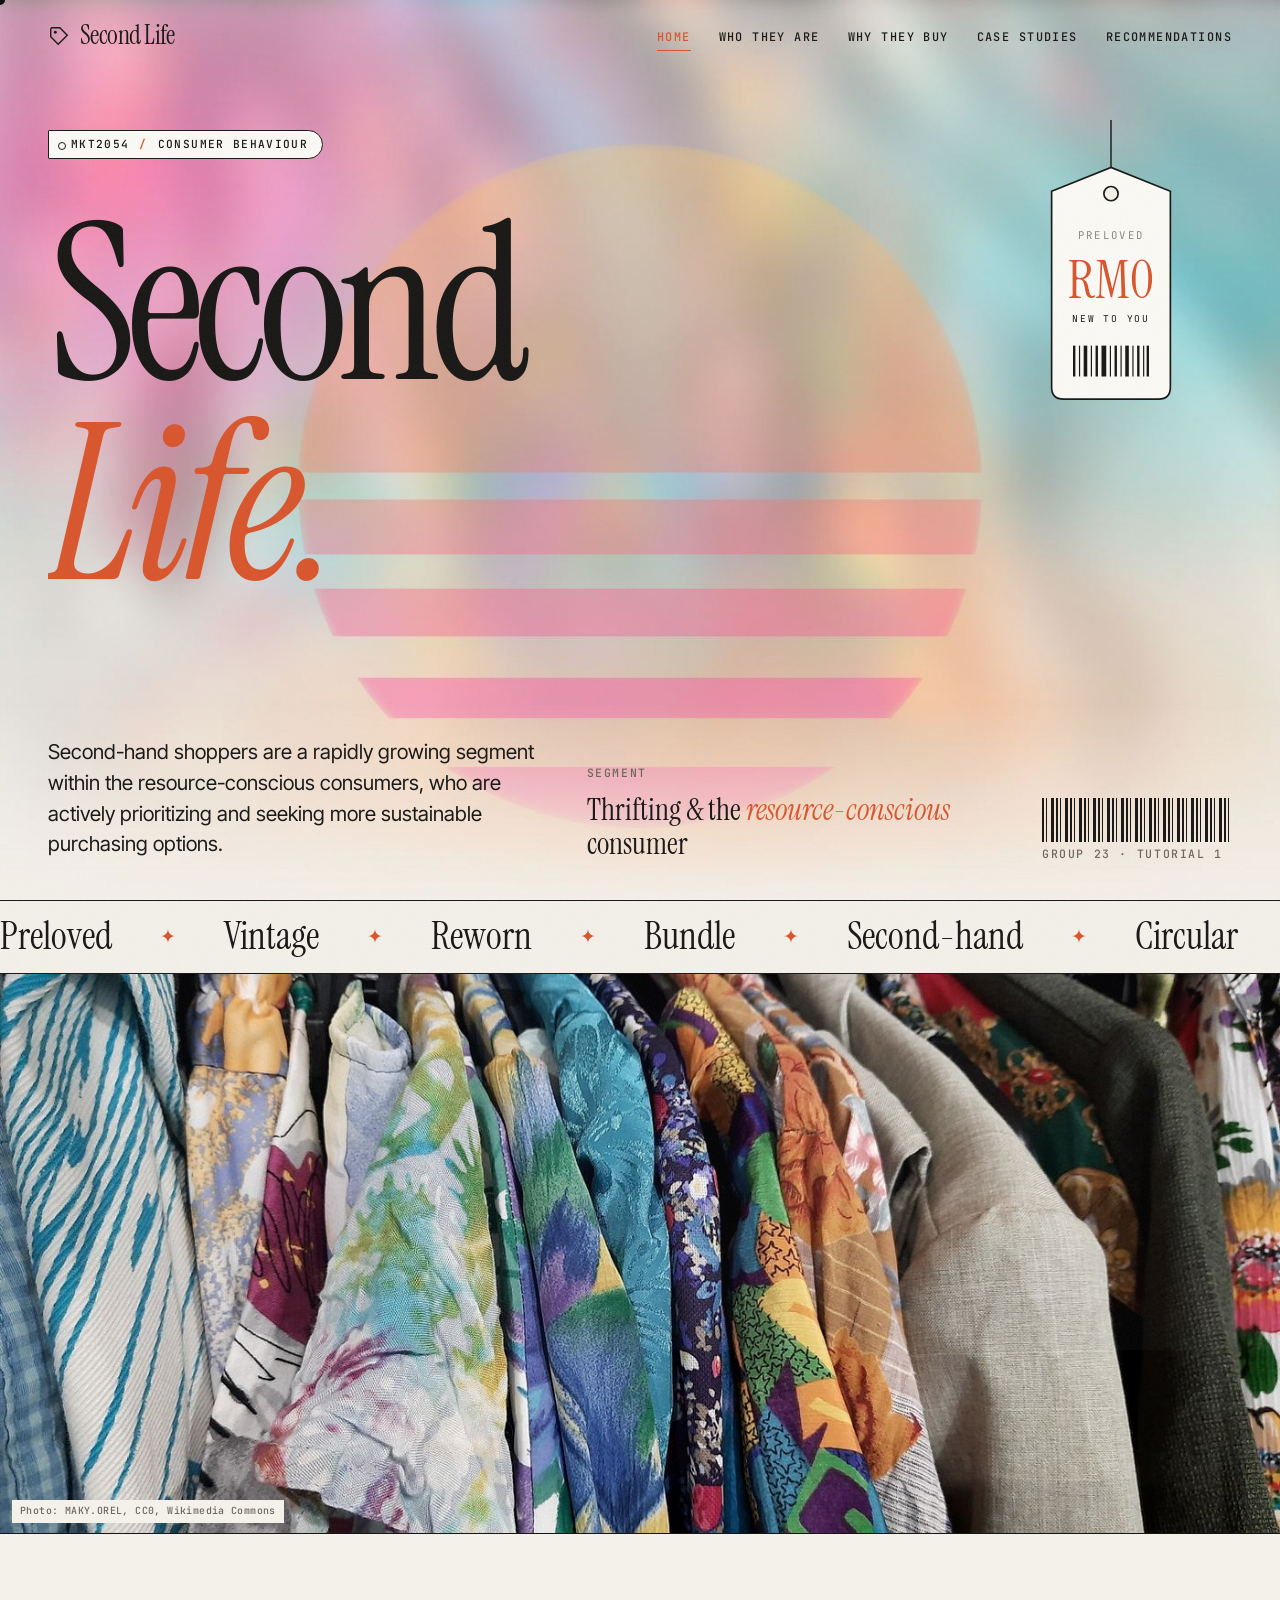
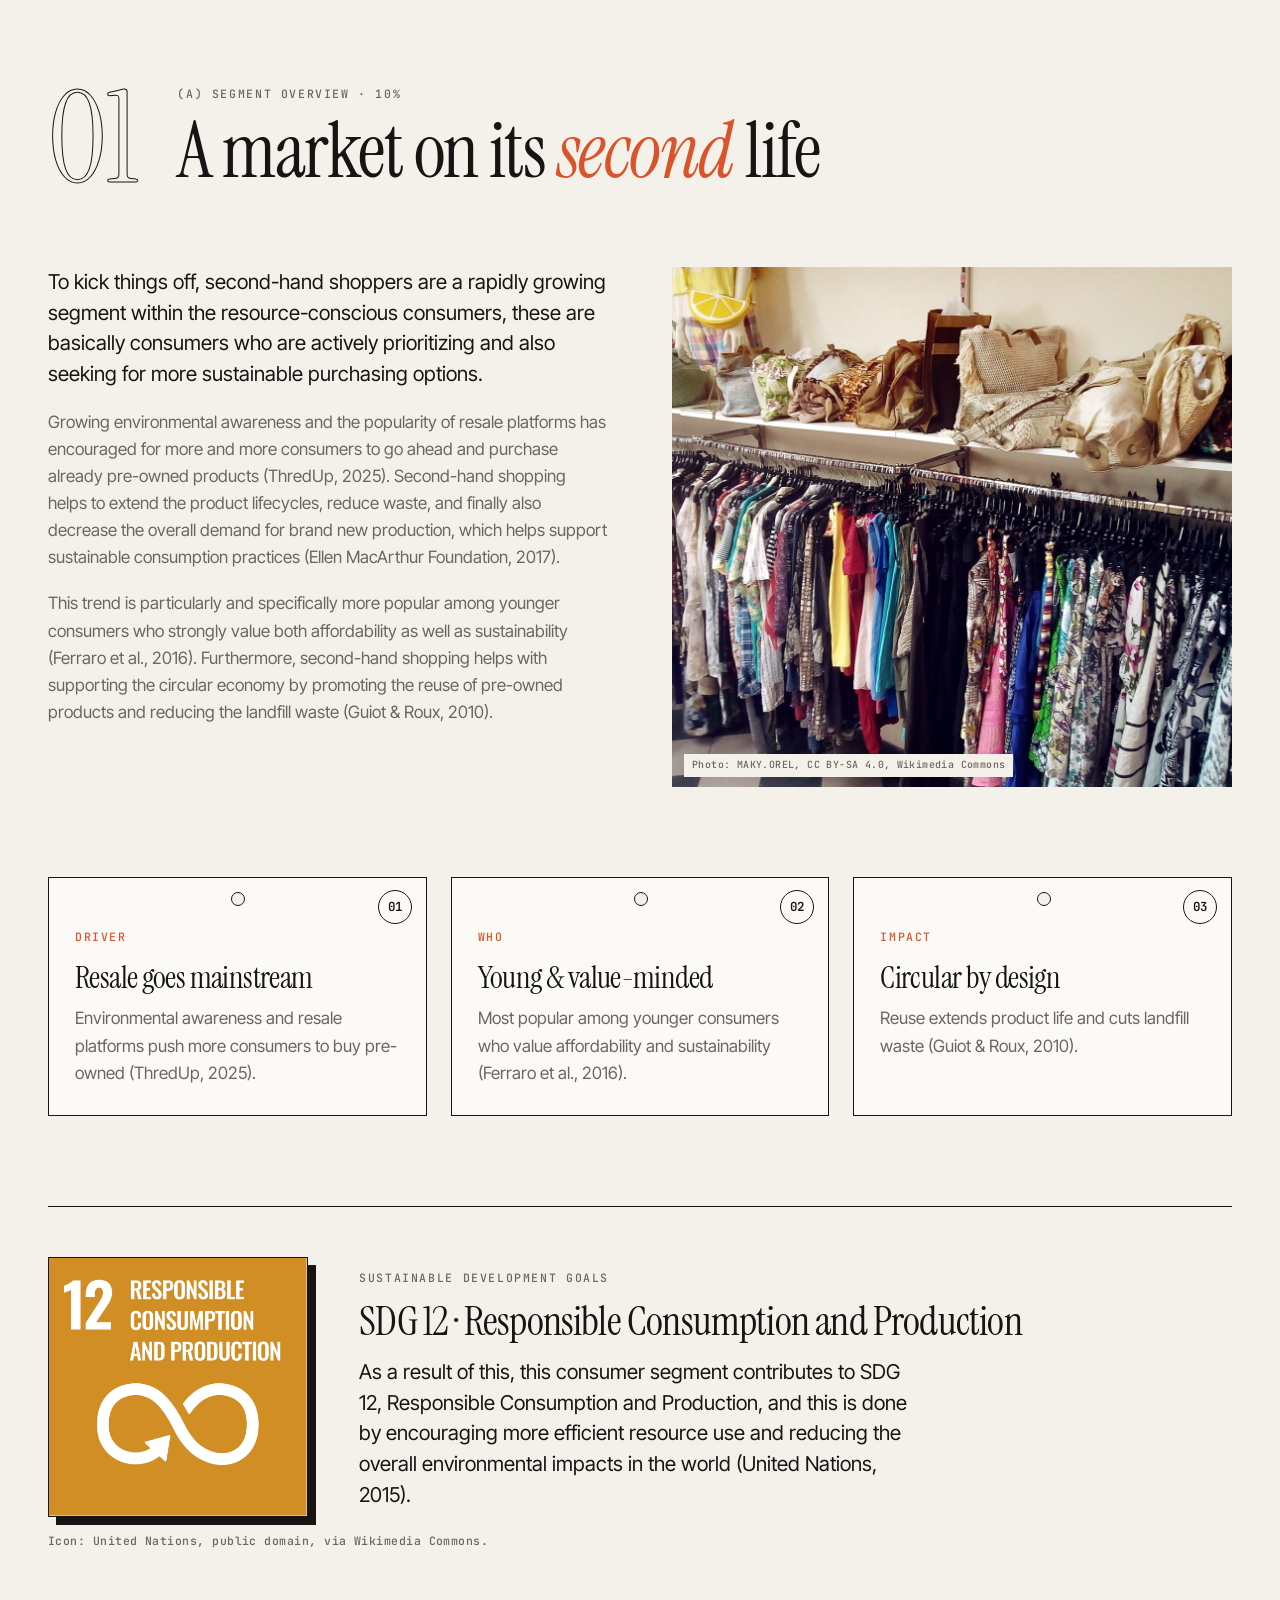
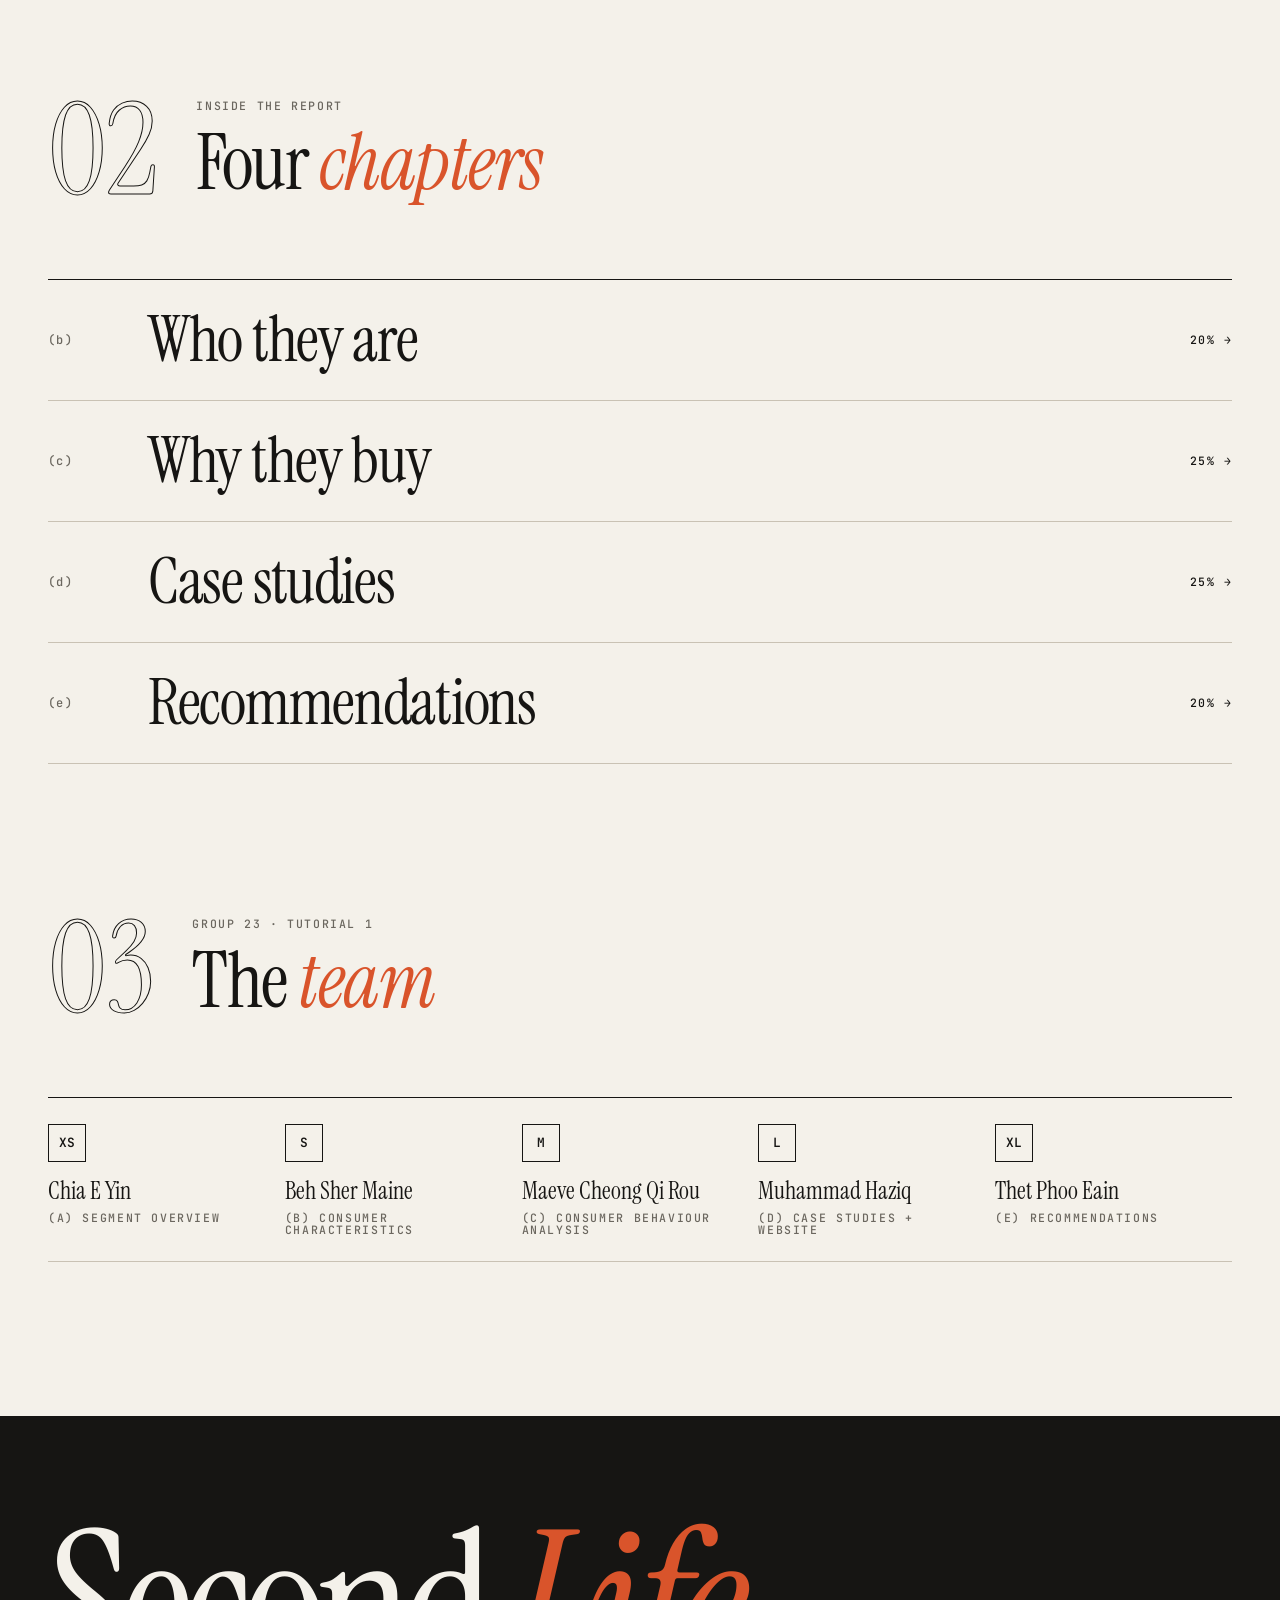
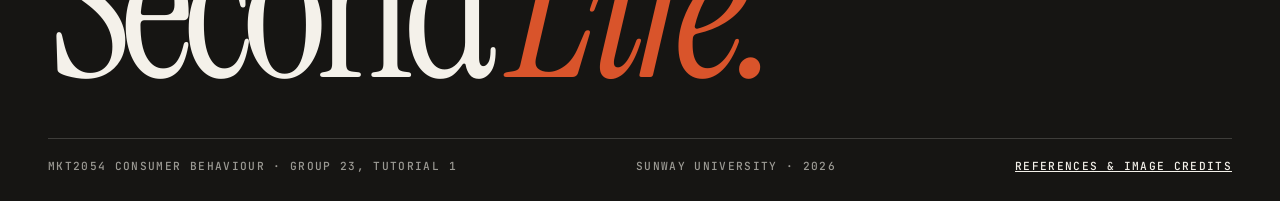
==== commit 66087589: "More visual: theory diagrams, Maslow pyramid, store growth chart, rec visuals, read more, team in a-" ====
--- a/index.html
+++ b/index.html
@@ -7,7 +7,7 @@
 <meta name="description" content="MKT2054 Consumer Behaviour, Group 23: understanding and engaging Malaysia's thrift shoppers.">
 <link rel="preconnect" href="https://fonts.googleapis.com"><link rel="preconnect" href="https://fonts.gstatic.com" crossorigin>
 <link href="https://fonts.googleapis.com/css2?family=Instrument+Serif:ital@0;1&family=Inter+Tight:wght@400;500;600&family=JetBrains+Mono:wght@500;600&display=swap" rel="stylesheet">
-<link rel="stylesheet" href="style.css?v=1119g">
+<link rel="stylesheet" href="style.css?v=1119h">
 </head>
 <body>
 <main>
@@ -100,8 +100,8 @@
     <div class="wrap">
       <div class="sec-head rv"><div class="num">03</div><div><span class="label">Group 23 · Tutorial 1</span><h2>The <em>team</em></h2></div></div>
       <div class="team rv">
-        <div class="member"><span class="s">XS</span><b>Beh Sher Maine</b><span class="label">(b) Consumer characteristics</span></div>
-        <div class="member"><span class="s">S</span><b>Chia E Yin</b><span class="label">(a) Segment overview</span></div>
+        <div class="member"><span class="s">XS</span><b>Chia E Yin</b><span class="label">(a) Segment overview</span></div>
+        <div class="member"><span class="s">S</span><b>Beh Sher Maine</b><span class="label">(b) Consumer characteristics</span></div>
         <div class="member"><span class="s">M</span><b>Maeve Cheong Qi Rou</b><span class="label">(c) Consumer behaviour analysis</span></div>
         <div class="member"><span class="s">L</span><b>Muhammad Haziq</b><span class="label">(d) Case studies + website</span></div>
         <div class="member"><span class="s">XL</span><b>Thet Phoo Eain</b><span class="label">(e) Recommendations</span></div>
@@ -109,6 +109,6 @@
     </div>
   </section>
 </main>
-<script src="main.js?v=1119g"></script>
+<script src="main.js?v=1119h"></script>
 </body>
 </html>
--- a/style.css
+++ b/style.css
@@ -275,3 +275,40 @@
 
 /* neon bg on every page header: one baked image, no live effects 19 Nov */
 .hero,.page-head{background:var(--cotton) url(img/vice-bg.jpg) center bottom/cover no-repeat}
+
+/* diagrams 19 Nov */
+.flow{display:flex;align-items:center;gap:0;margin:18px 0 20px;flex-wrap:nowrap}
+.flow-ins{display:flex;flex-direction:column;gap:8px;flex:1.3}
+.flow .node{border:1px solid var(--ink);background:var(--cotton);padding:10px 12px;flex:1;min-width:0}
+.flow .node b{display:block;font:600 .74rem/1.2 var(--mono);letter-spacing:.08em;text-transform:uppercase}
+.flow .node small{display:block;font:400 .82rem/1.35 var(--sans);color:var(--grey);margin-top:4px}
+.flow .node.hi{background:var(--accent);border-color:var(--accent)}
+.flow .node.hi b,.flow .node.hi small{color:#fff}
+.flow .node.dash{border-style:dashed}
+.flow .arr{flex:0 0 46px;align-self:stretch;position:relative}
+.flow .arr::before{content:"";position:absolute;left:6px;right:10px;top:50%;height:1px;background:var(--ink)}
+.flow .arr::after{content:"";position:absolute;right:6px;top:50%;width:8px;height:8px;border-top:1px solid var(--ink);border-right:1px solid var(--ink);transform:translateY(-50%) rotate(45deg)}
+.flow .arr.gap{flex-basis:110px}
+.flow .arr.gap::before{background:none;border-top:1px dashed var(--accent);height:0}
+.flow .arr.gap span{position:absolute;left:4px;right:4px;bottom:calc(50% + 8px);font:500 .62rem/1.3 var(--mono);letter-spacing:.04em;color:var(--accent-ink);text-align:center}
+@media (max-width:760px){.flow{flex-direction:column;align-items:stretch}.flow-ins{flex:none}.flow .arr{flex:0 0 34px;align-self:center;width:20px}.flow .arr::before{left:50%;right:auto;top:4px;bottom:10px;width:1px;height:auto}.flow .arr::after{right:auto;left:50%;top:auto;bottom:8px;transform:translateX(-50%) rotate(135deg)}.flow .arr.gap{flex-basis:auto;width:100%;padding:6px 0 26px}.flow .arr.gap::before{left:50%;top:4px;bottom:10px;width:0;height:auto;border-top:0;border-left:1px dashed var(--accent)}.flow .arr.gap span{position:static;display:block;padding-left:calc(50% + 12px);text-align:left}}
+.pyramid{display:flex;flex-direction:column;align-items:center;gap:6px;max-width:860px;margin:0 auto}
+.pyramid .lv{text-align:center;padding:14px 18px;color:#fff;clip-path:polygon(4% 0,96% 0,100% 100%,0 100%)}
+.pyramid .lv b{display:block;font:600 .78rem/1.2 var(--mono);letter-spacing:.1em;text-transform:uppercase}
+.pyramid .lv small{display:block;font:400 .86rem/1.35 var(--sans);opacity:.92;margin-top:3px}
+.pyramid .l5{width:44%;background:#8E2F14}.pyramid .l4{width:58%;background:#B8431F}.pyramid .l3{width:72%;background:#D9542B}.pyramid .l2{width:86%;background:#E07A55}.pyramid .l1{width:100%;background:var(--paper);color:var(--ink);border:1px solid var(--ink);clip-path:none}
+@media (max-width:640px){.pyramid .l5{width:64%}.pyramid .l4{width:73%}.pyramid .l3{width:82%}.pyramid .l2{width:91%}.pyramid .lv{padding:12px 10px}}
+.hangtags{display:grid;grid-template-columns:repeat(4,1fr);gap:10px;margin-top:18px}
+.ht{position:relative;border:1px solid var(--ink);background:var(--paper);padding:26px 10px 14px;text-align:center;clip-path:polygon(0 14px,50% 0,100% 14px,100% 100%,0 100%)}
+.ht i{position:absolute;top:12px;left:50%;width:8px;height:8px;margin-left:-4px;border:1px solid var(--ink);border-radius:50%}
+.ht b{display:block;font:400 2.2rem/1 var(--serif);color:var(--accent);margin-top:6px}
+.ht small{display:block;font:400 .78rem/1.3 var(--sans);color:var(--grey);margin-top:6px}
+.sizes{display:flex;flex-wrap:wrap;gap:8px;margin-top:18px}
+.sizes span{border:1px solid var(--ink);border-radius:40px;padding:7px 14px;font:500 .72rem var(--mono);letter-spacing:.06em;text-transform:uppercase;background:var(--paper)}
+.sizes span:first-child{background:var(--accent);border-color:var(--accent);color:#fff}
+.swap{display:grid;grid-template-columns:repeat(4,1fr);gap:10px;margin-top:18px;counter-reset:s}
+.swap div{border:1px solid var(--ink);padding:12px;font:400 .86rem/1.35 var(--sans);background:var(--paper);position:relative}
+.swap span{display:block;font:400 1.8rem/1 var(--serif);color:var(--accent);margin-bottom:6px}
+@media (max-width:640px){.hangtags,.swap{grid-template-columns:1fr 1fr}}
+p.clamp:not(.open){display:-webkit-box;-webkit-line-clamp:4;-webkit-box-orient:vertical;overflow:hidden}
+.more{margin-top:10px;background:none;border:0;border-bottom:1px solid var(--accent);padding:2px 0;font:500 .72rem var(--mono);letter-spacing:.1em;text-transform:uppercase;color:var(--accent-ink);cursor:pointer}
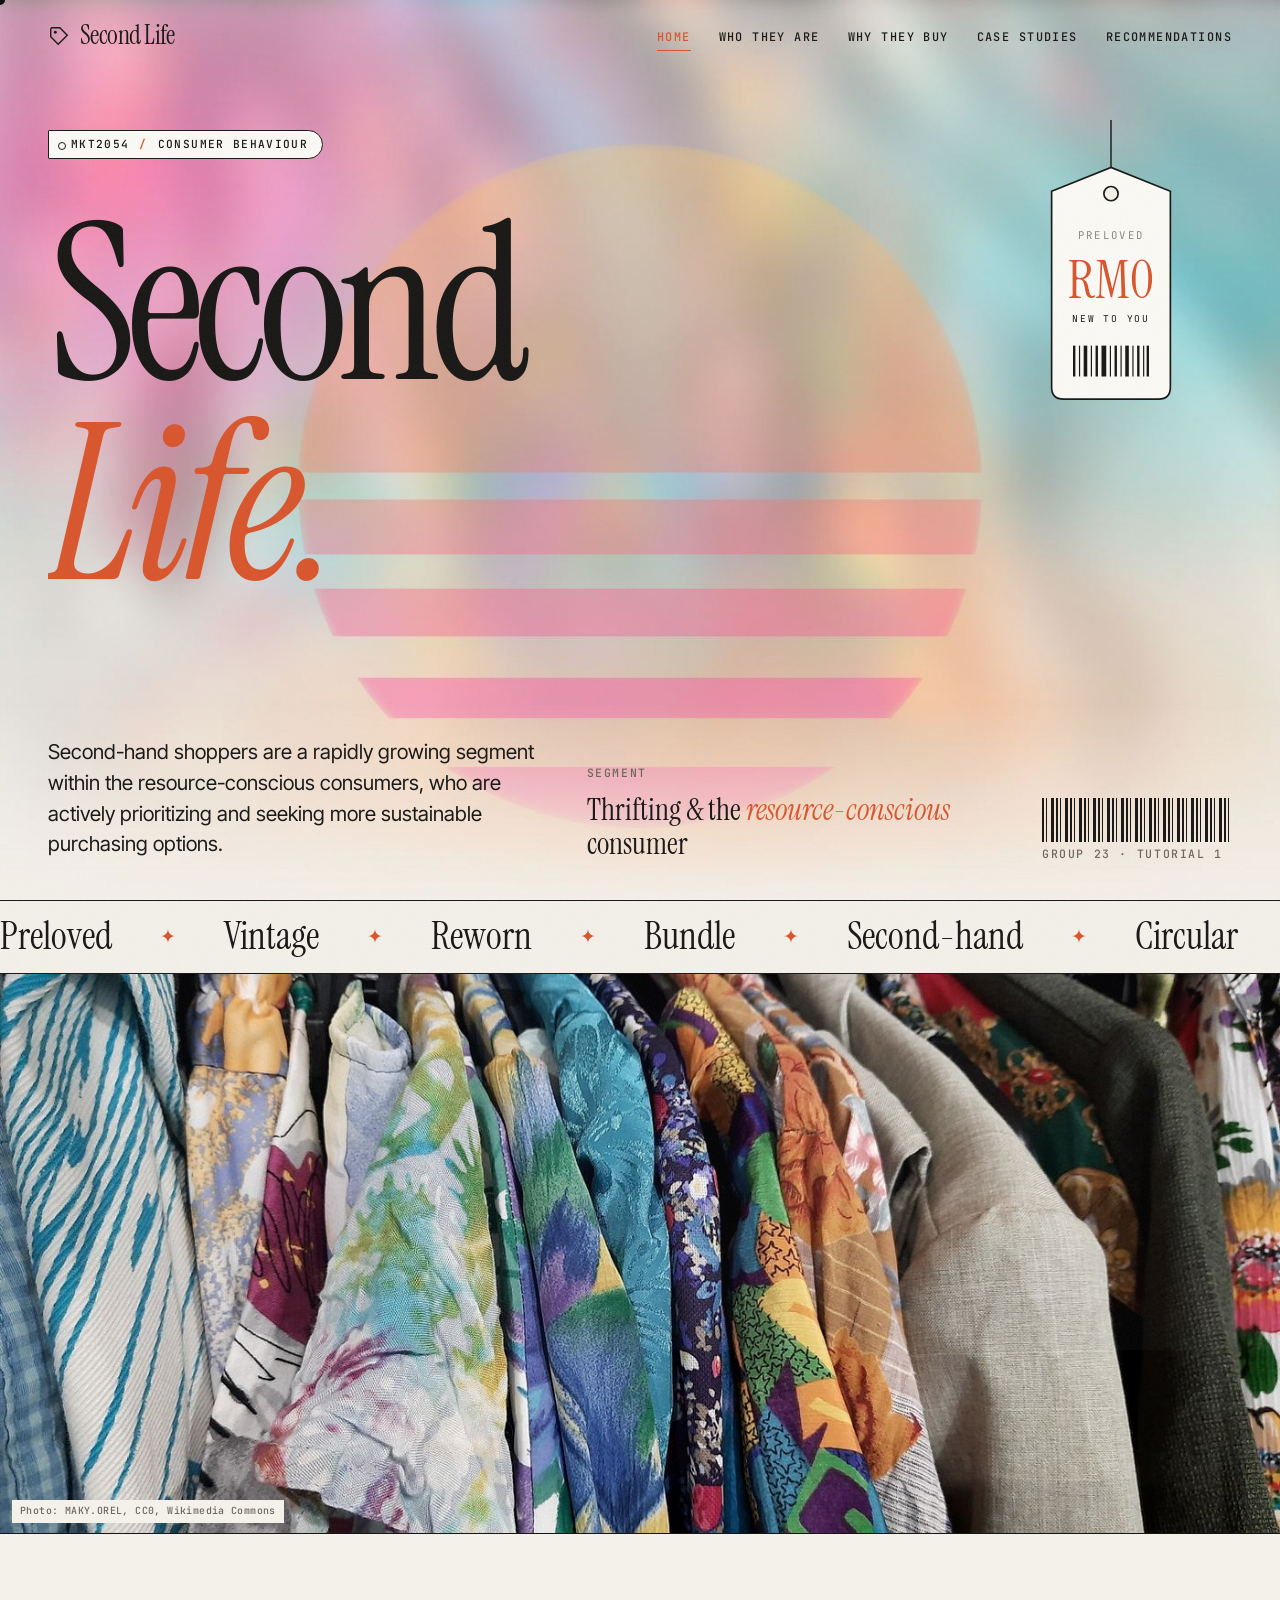
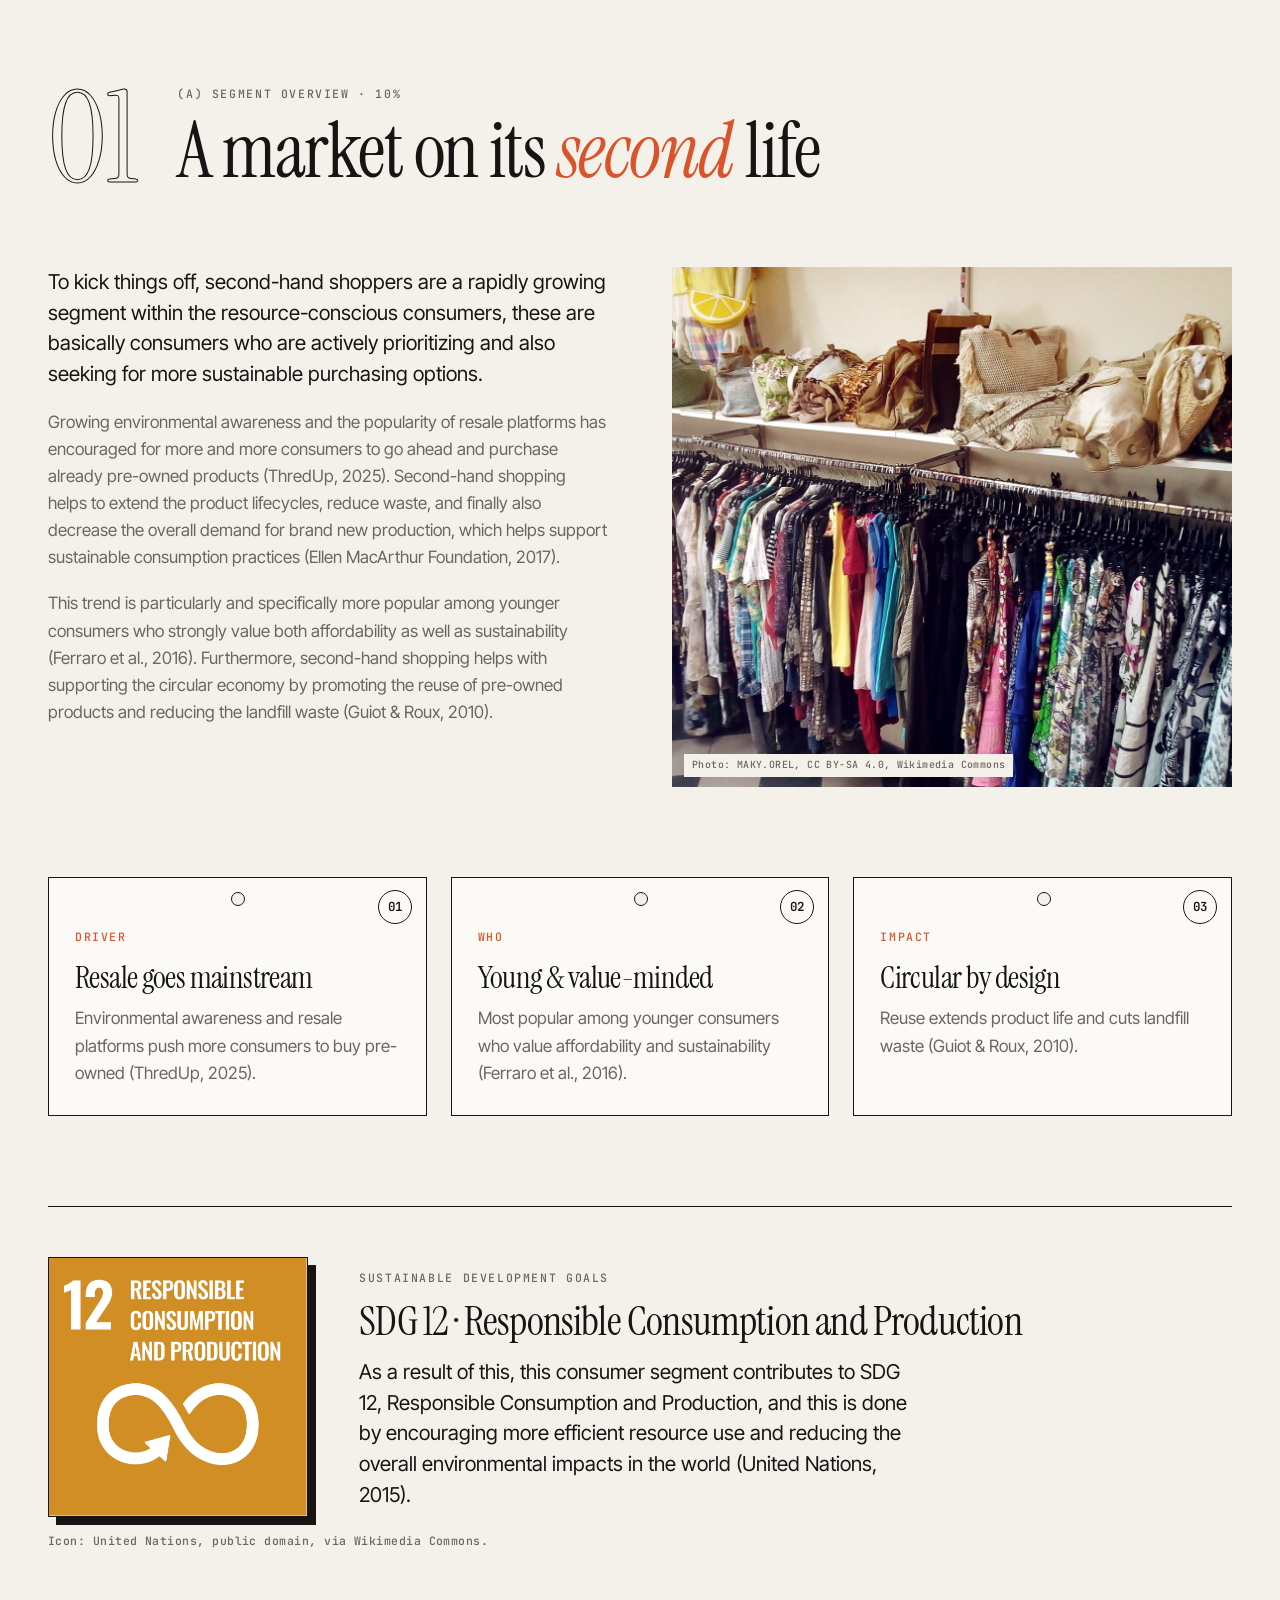
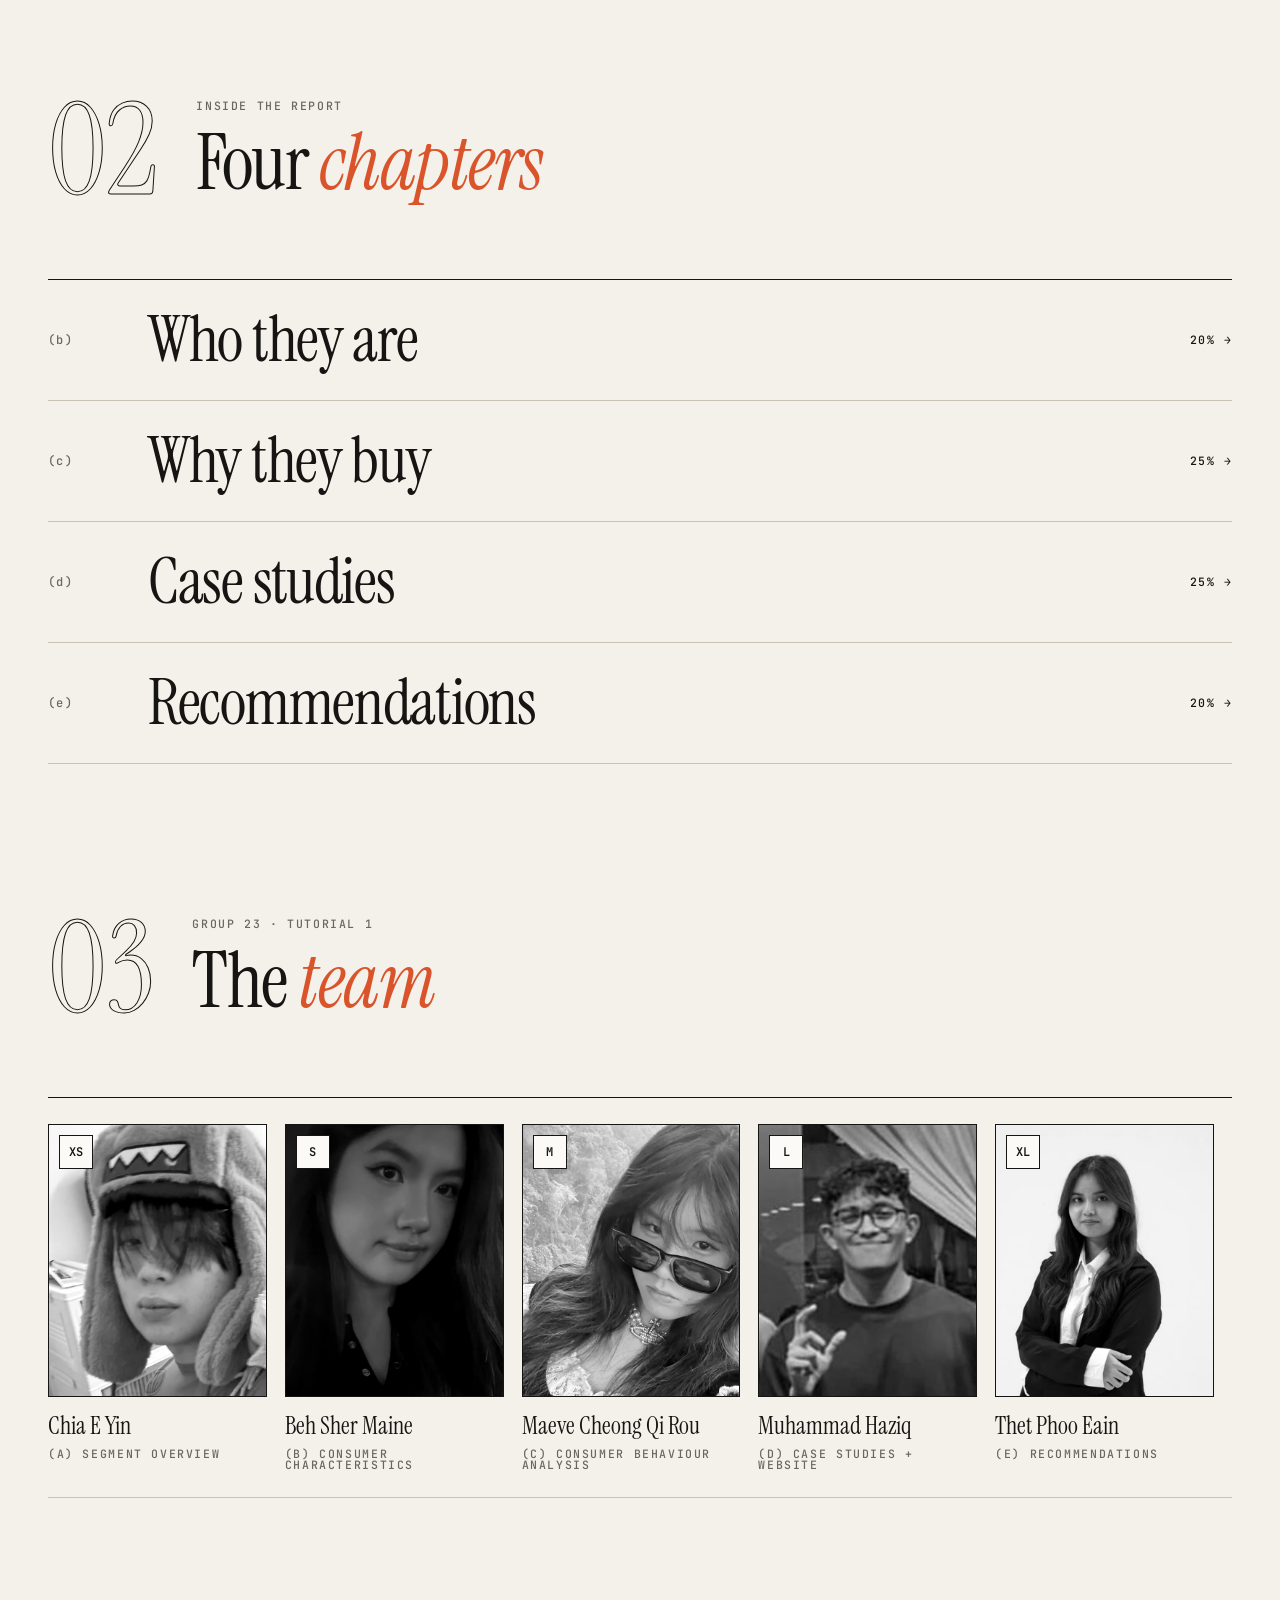
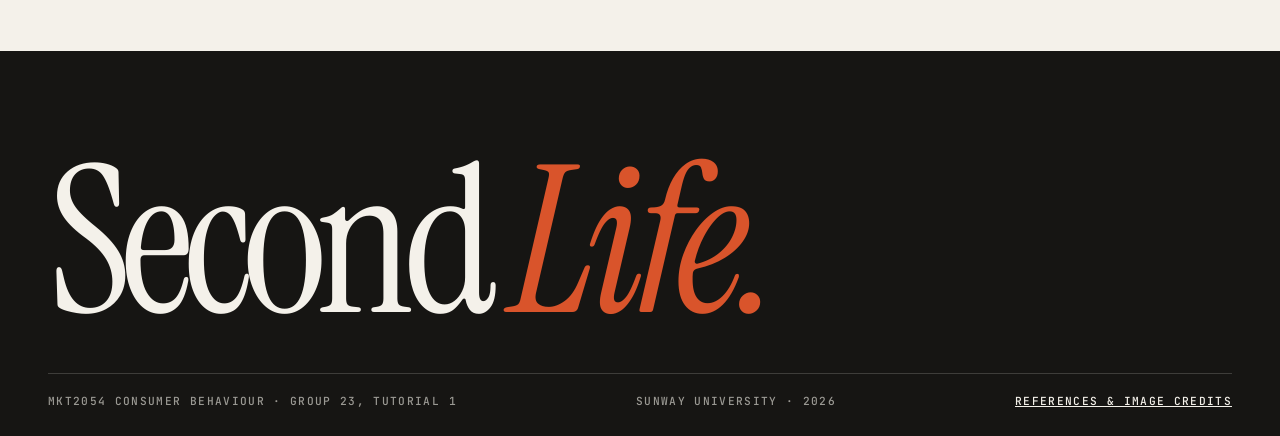
==== commit f8f6415e: "Team section: member photos" ====
--- a/index.html
+++ b/index.html
@@ -7,7 +7,7 @@
 <meta name="description" content="MKT2054 Consumer Behaviour, Group 23: understanding and engaging Malaysia's thrift shoppers.">
 <link rel="preconnect" href="https://fonts.googleapis.com"><link rel="preconnect" href="https://fonts.gstatic.com" crossorigin>
 <link href="https://fonts.googleapis.com/css2?family=Instrument+Serif:ital@0;1&family=Inter+Tight:wght@400;500;600&family=JetBrains+Mono:wght@500;600&display=swap" rel="stylesheet">
-<link rel="stylesheet" href="style.css?v=1119h">
+<link rel="stylesheet" href="style.css?v=1120a">
 </head>
 <body>
 <main>
@@ -96,19 +96,19 @@
   </section>
 
   <!-- TEAM -->
-  <section style="padding-top:0">
+  <section id="team" style="padding-top:0">
     <div class="wrap">
       <div class="sec-head rv"><div class="num">03</div><div><span class="label">Group 23 · Tutorial 1</span><h2>The <em>team</em></h2></div></div>
       <div class="team rv">
-        <div class="member"><span class="s">XS</span><b>Chia E Yin</b><span class="label">(a) Segment overview</span></div>
-        <div class="member"><span class="s">S</span><b>Beh Sher Maine</b><span class="label">(b) Consumer characteristics</span></div>
-        <div class="member"><span class="s">M</span><b>Maeve Cheong Qi Rou</b><span class="label">(c) Consumer behaviour analysis</span></div>
-        <div class="member"><span class="s">L</span><b>Muhammad Haziq</b><span class="label">(d) Case studies + website</span></div>
-        <div class="member"><span class="s">XL</span><b>Thet Phoo Eain</b><span class="label">(e) Recommendations</span></div>
+        <div class="member"><div class="pic"><img src="img/team/chia.jpg" alt="Chia E Yin" loading="lazy"><span class="s">XS</span></div><b>Chia E Yin</b><span class="label">(a) Segment overview</span></div>
+        <div class="member"><div class="pic"><img src="img/team/shermaine.jpg" alt="Beh Sher Maine" loading="lazy"><span class="s">S</span></div><b>Beh Sher Maine</b><span class="label">(b) Consumer characteristics</span></div>
+        <div class="member"><div class="pic"><img src="img/team/maeve.jpg" alt="Maeve Cheong Qi Rou" loading="lazy"><span class="s">M</span></div><b>Maeve Cheong Qi Rou</b><span class="label">(c) Consumer behaviour analysis</span></div>
+        <div class="member"><div class="pic"><img src="img/team/haziq.jpg" alt="Muhammad Haziq" loading="lazy"><span class="s">L</span></div><b>Muhammad Haziq</b><span class="label">(d) Case studies + website</span></div>
+        <div class="member"><div class="pic"><img src="img/team/thet.jpg" alt="Thet Phoo Eain" loading="lazy"><span class="s">XL</span></div><b>Thet Phoo Eain</b><span class="label">(e) Recommendations</span></div>
       </div>
     </div>
   </section>
 </main>
-<script src="main.js?v=1119h"></script>
+<script src="main.js?v=1120a"></script>
 </body>
 </html>
--- a/style.css
+++ b/style.css
@@ -137,7 +137,10 @@
 /* team (size labels) */
 .team{display:grid;grid-template-columns:repeat(5,1fr);border-top:1px solid var(--ink)}
 .member{padding:26px 18px 26px 0;border-bottom:1px solid var(--line-2)}
-.member .s{display:inline-grid;place-items:center;min-width:38px;height:38px;padding:0 8px;border:1px solid var(--ink);font:600 .8rem var(--mono);margin-bottom:16px}
+.member .pic{position:relative;aspect-ratio:4/5;border:1px solid var(--ink);overflow:hidden;margin-bottom:16px;background:var(--paper-2,#F4F1EA)}
+.member .pic img{width:100%;height:100%;object-fit:cover;display:block;filter:grayscale(1) contrast(1.05);transition:filter .5s ease,transform .6s ease}
+.member:hover .pic img{filter:none;transform:scale(1.03)}
+.member .s{position:absolute;left:10px;top:10px;display:inline-grid;place-items:center;min-width:34px;height:34px;padding:0 8px;border:1px solid var(--ink);background:#FBFAF6;font:600 .75rem var(--mono)}
 .member b{display:block;font:400 1.5rem/1.1 var(--serif)}
 .member .label{display:block;margin-top:8px}
 @media (max-width:900px){.team{grid-template-columns:1fr 1fr}}
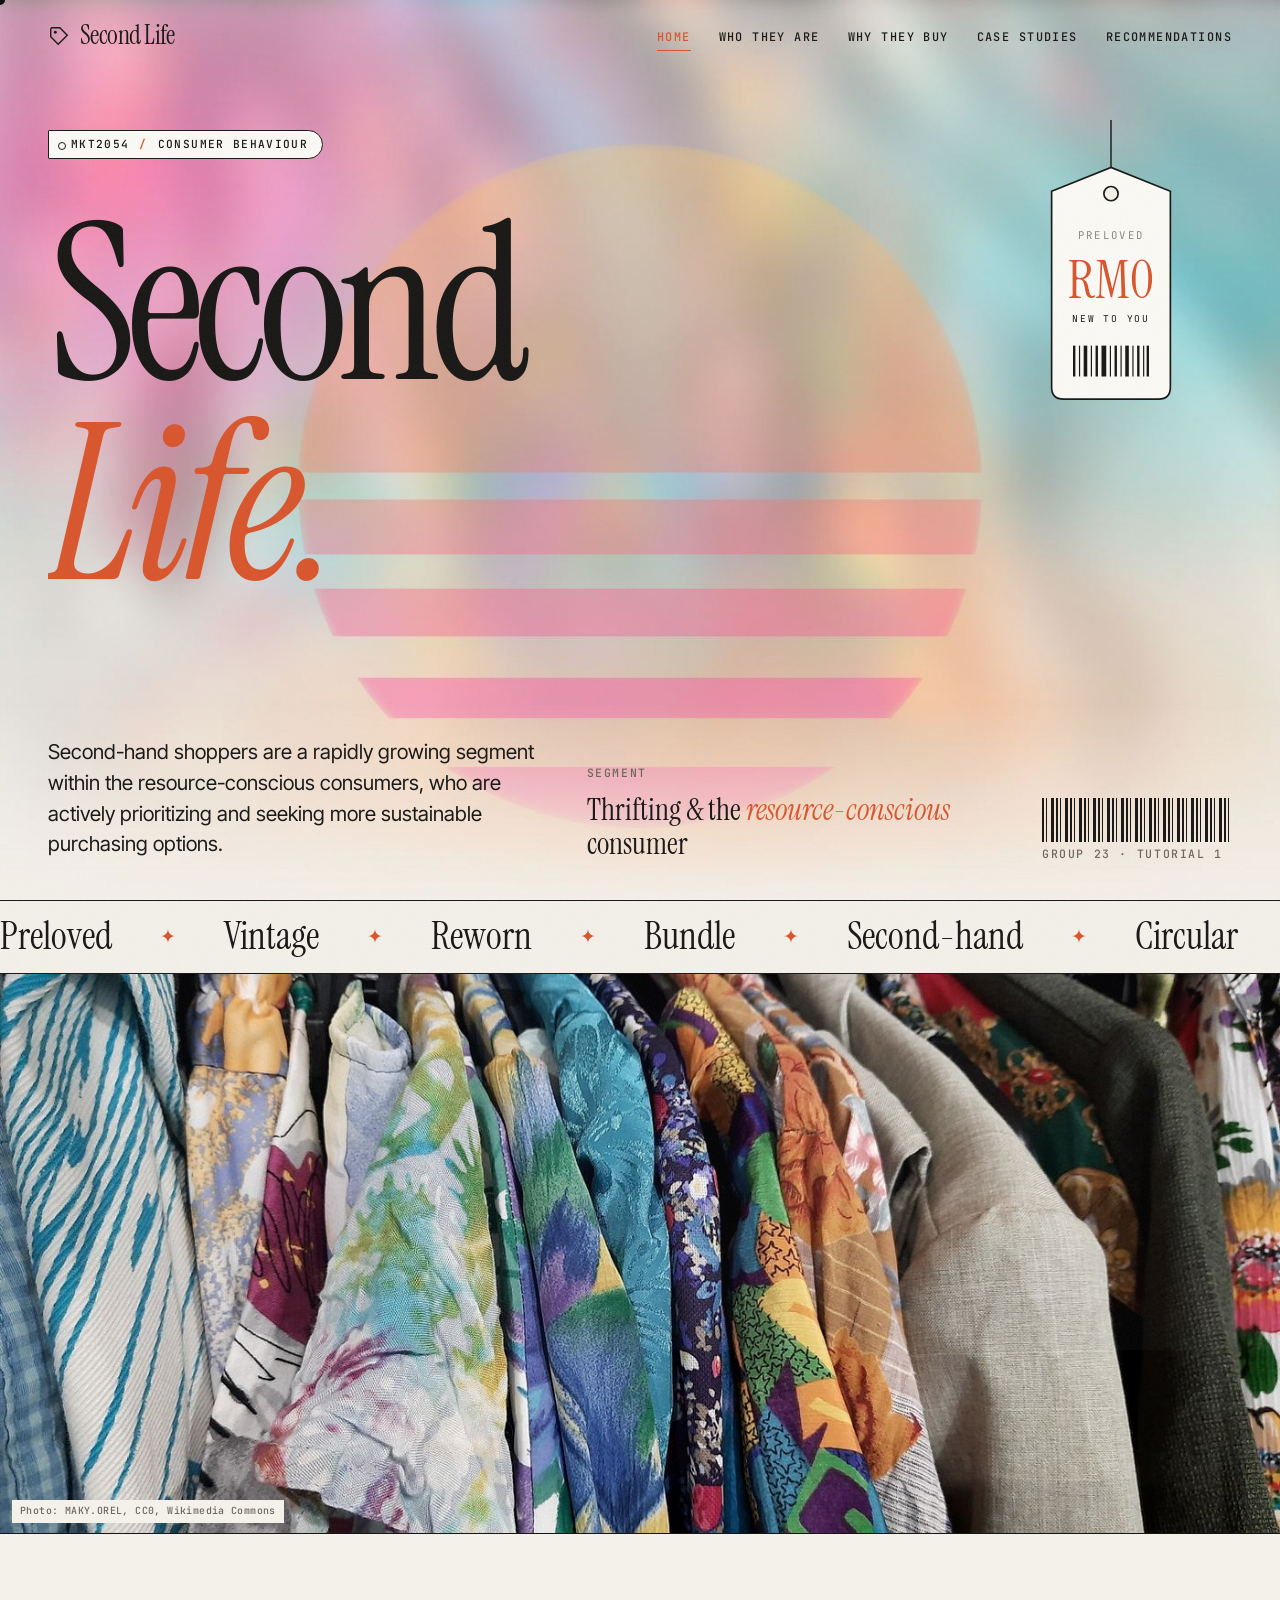
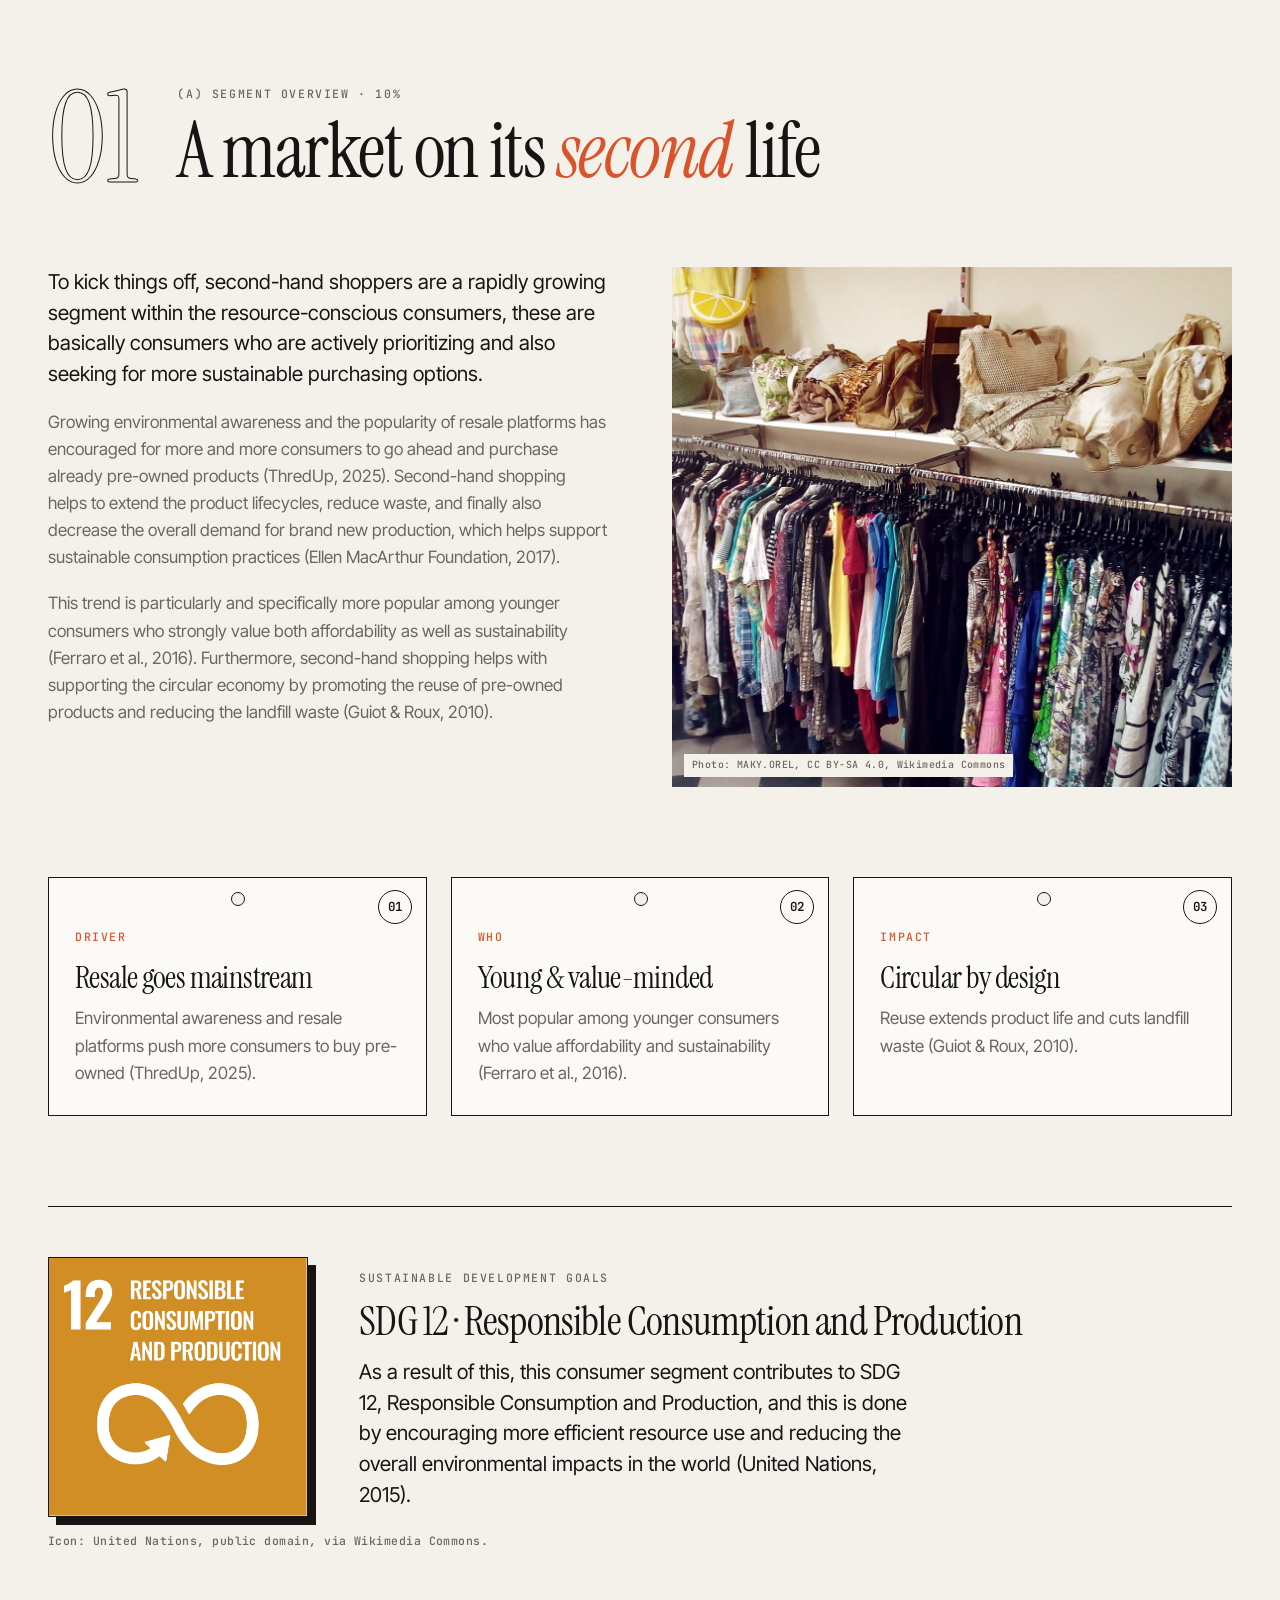
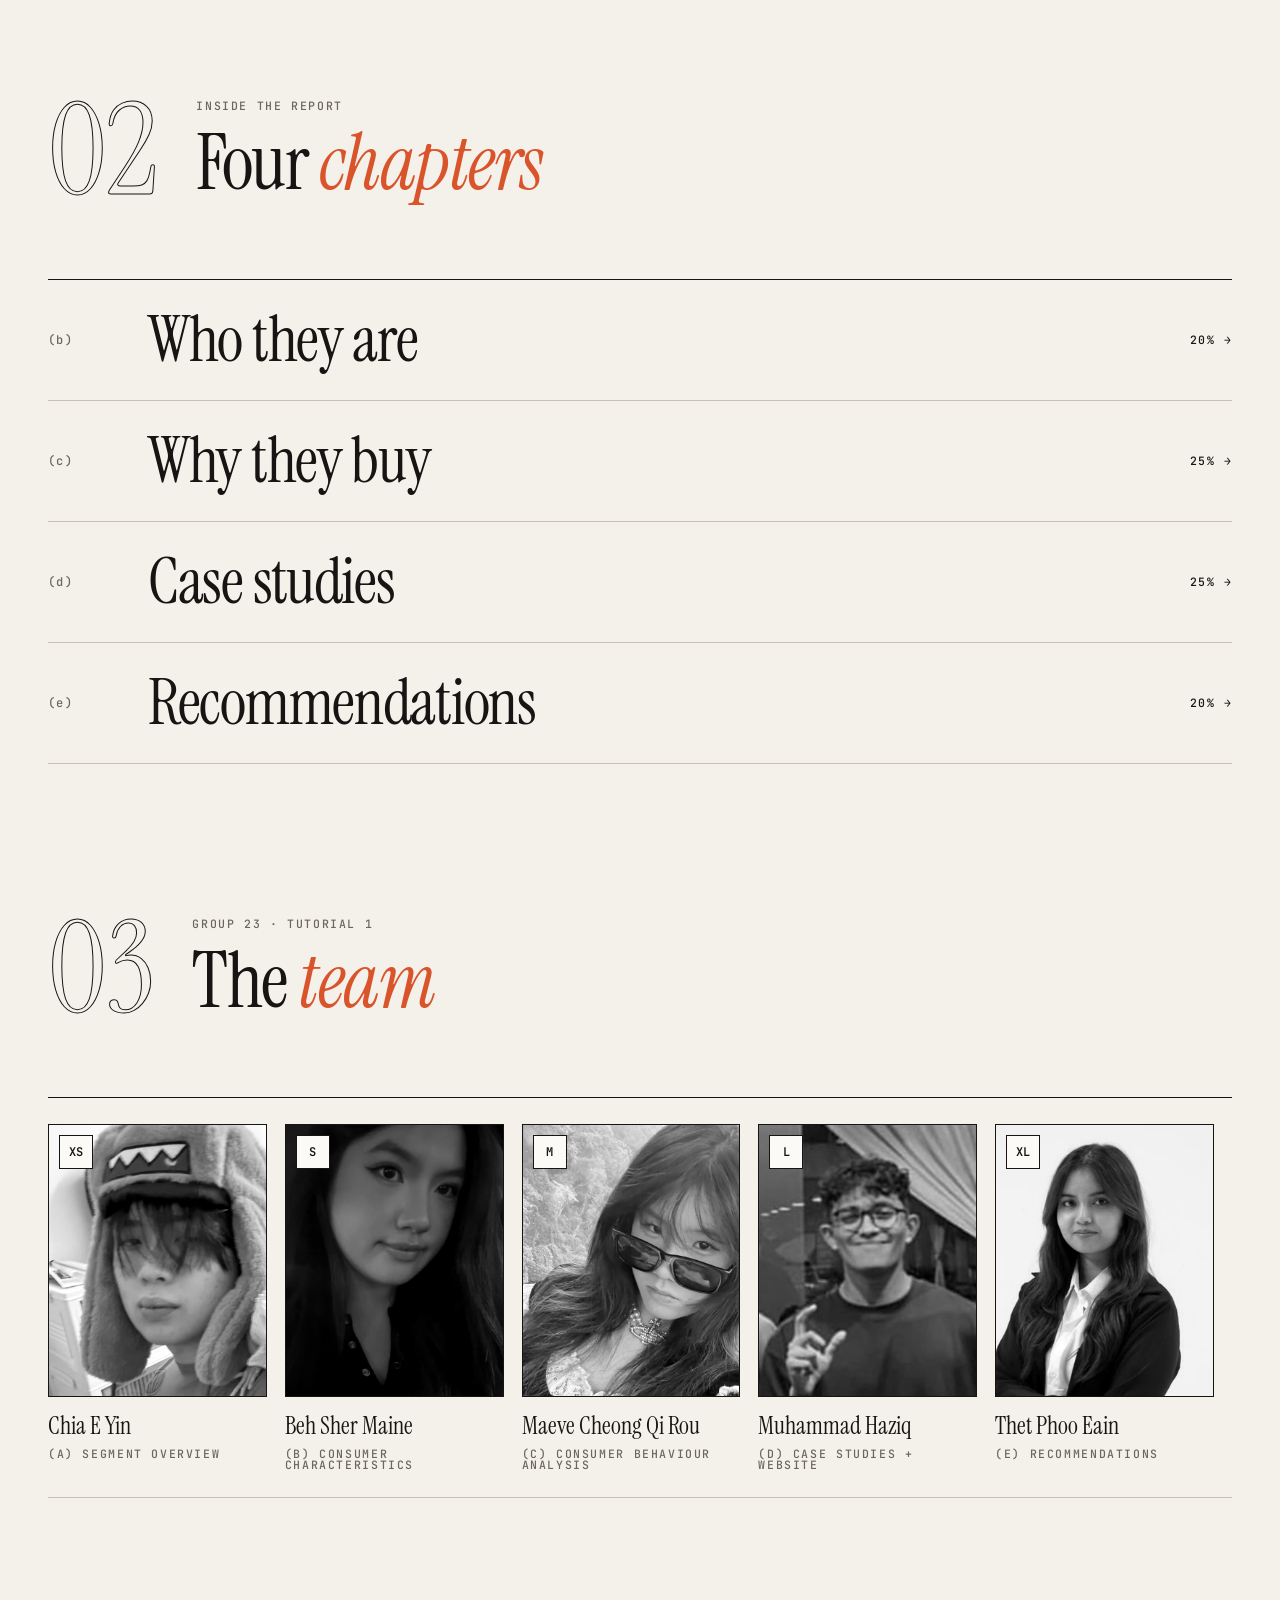
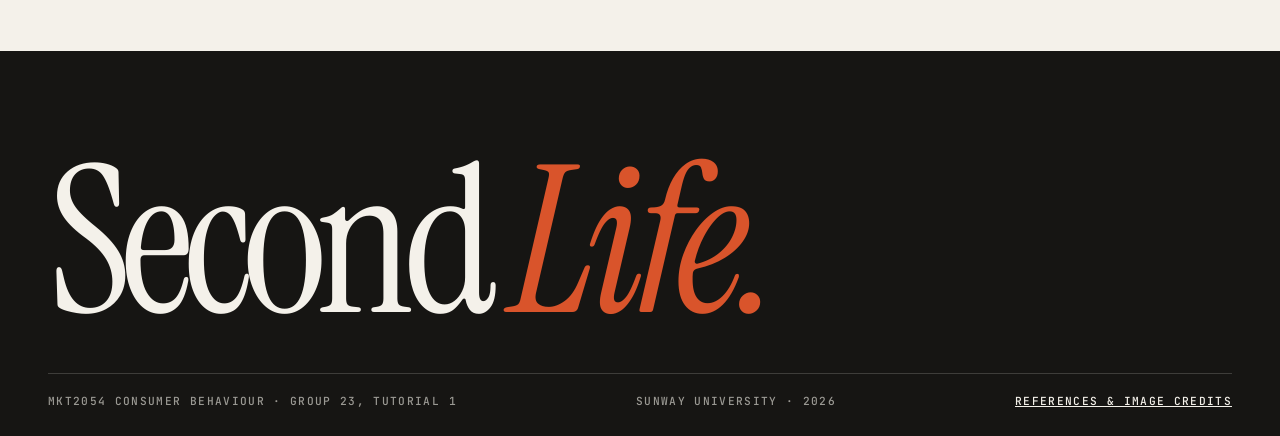
==== commit 04b2a89c: "Tighter crop on Thet's photo" ====
--- a/index.html
+++ b/index.html
@@ -104,7 +104,7 @@
         <div class="member"><div class="pic"><img src="img/team/shermaine.jpg" alt="Beh Sher Maine" loading="lazy"><span class="s">S</span></div><b>Beh Sher Maine</b><span class="label">(b) Consumer characteristics</span></div>
         <div class="member"><div class="pic"><img src="img/team/maeve.jpg" alt="Maeve Cheong Qi Rou" loading="lazy"><span class="s">M</span></div><b>Maeve Cheong Qi Rou</b><span class="label">(c) Consumer behaviour analysis</span></div>
         <div class="member"><div class="pic"><img src="img/team/haziq.jpg" alt="Muhammad Haziq" loading="lazy"><span class="s">L</span></div><b>Muhammad Haziq</b><span class="label">(d) Case studies + website</span></div>
-        <div class="member"><div class="pic"><img src="img/team/thet.jpg" alt="Thet Phoo Eain" loading="lazy"><span class="s">XL</span></div><b>Thet Phoo Eain</b><span class="label">(e) Recommendations</span></div>
+        <div class="member"><div class="pic"><img src="img/team/thet.jpg?v=2" alt="Thet Phoo Eain" loading="lazy"><span class="s">XL</span></div><b>Thet Phoo Eain</b><span class="label">(e) Recommendations</span></div>
       </div>
     </div>
   </section>
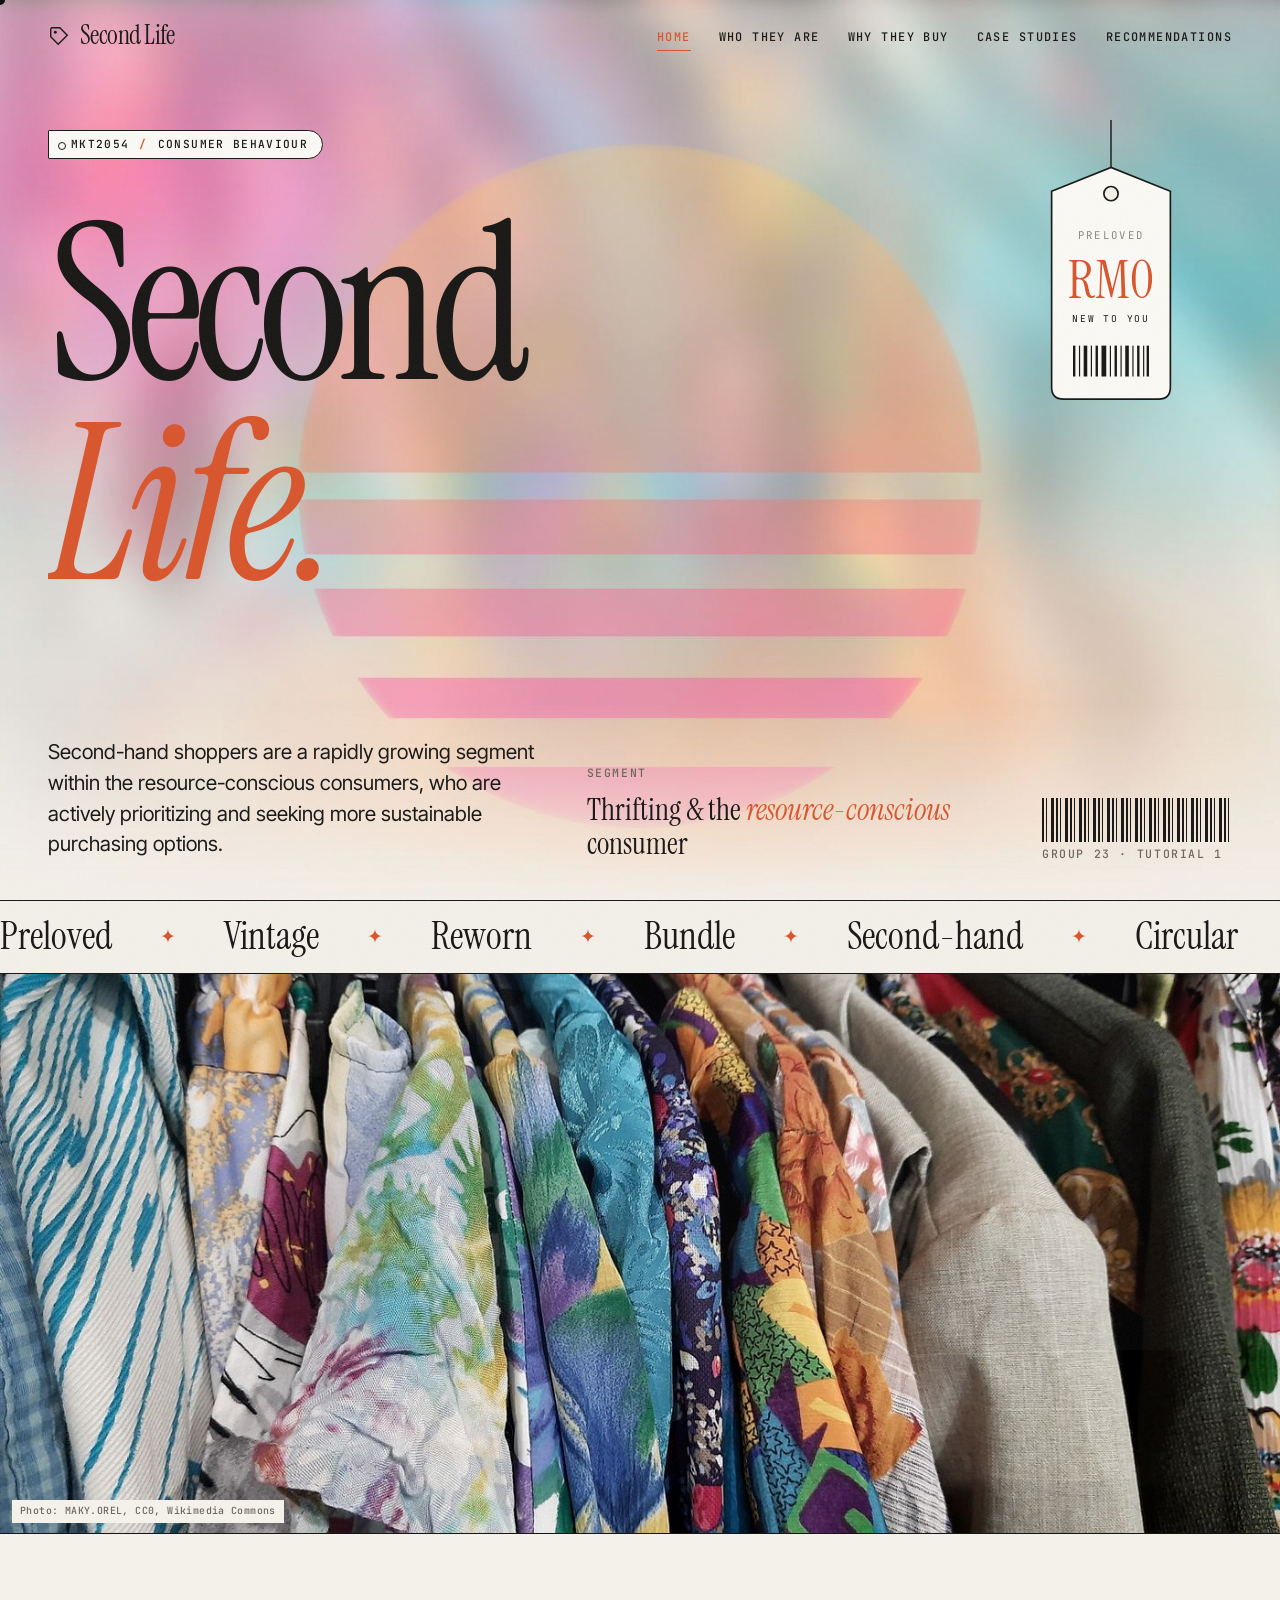
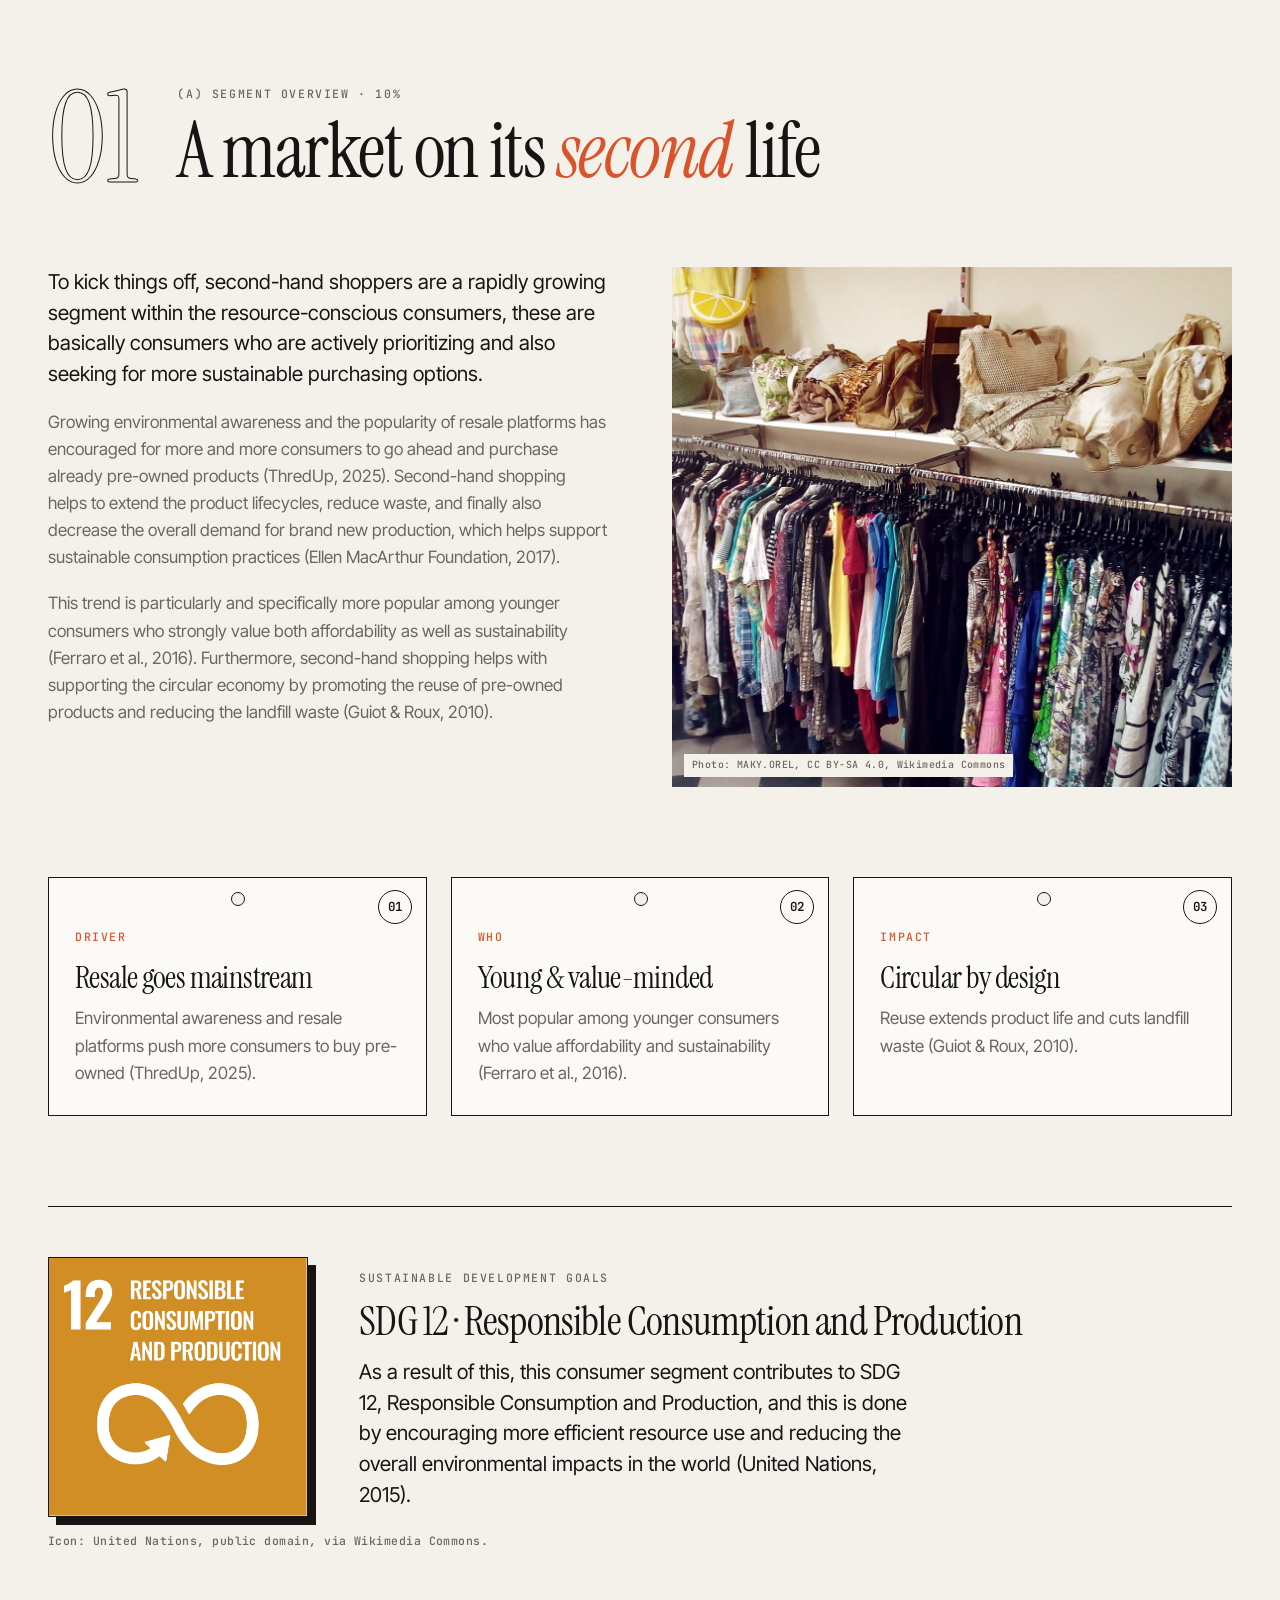
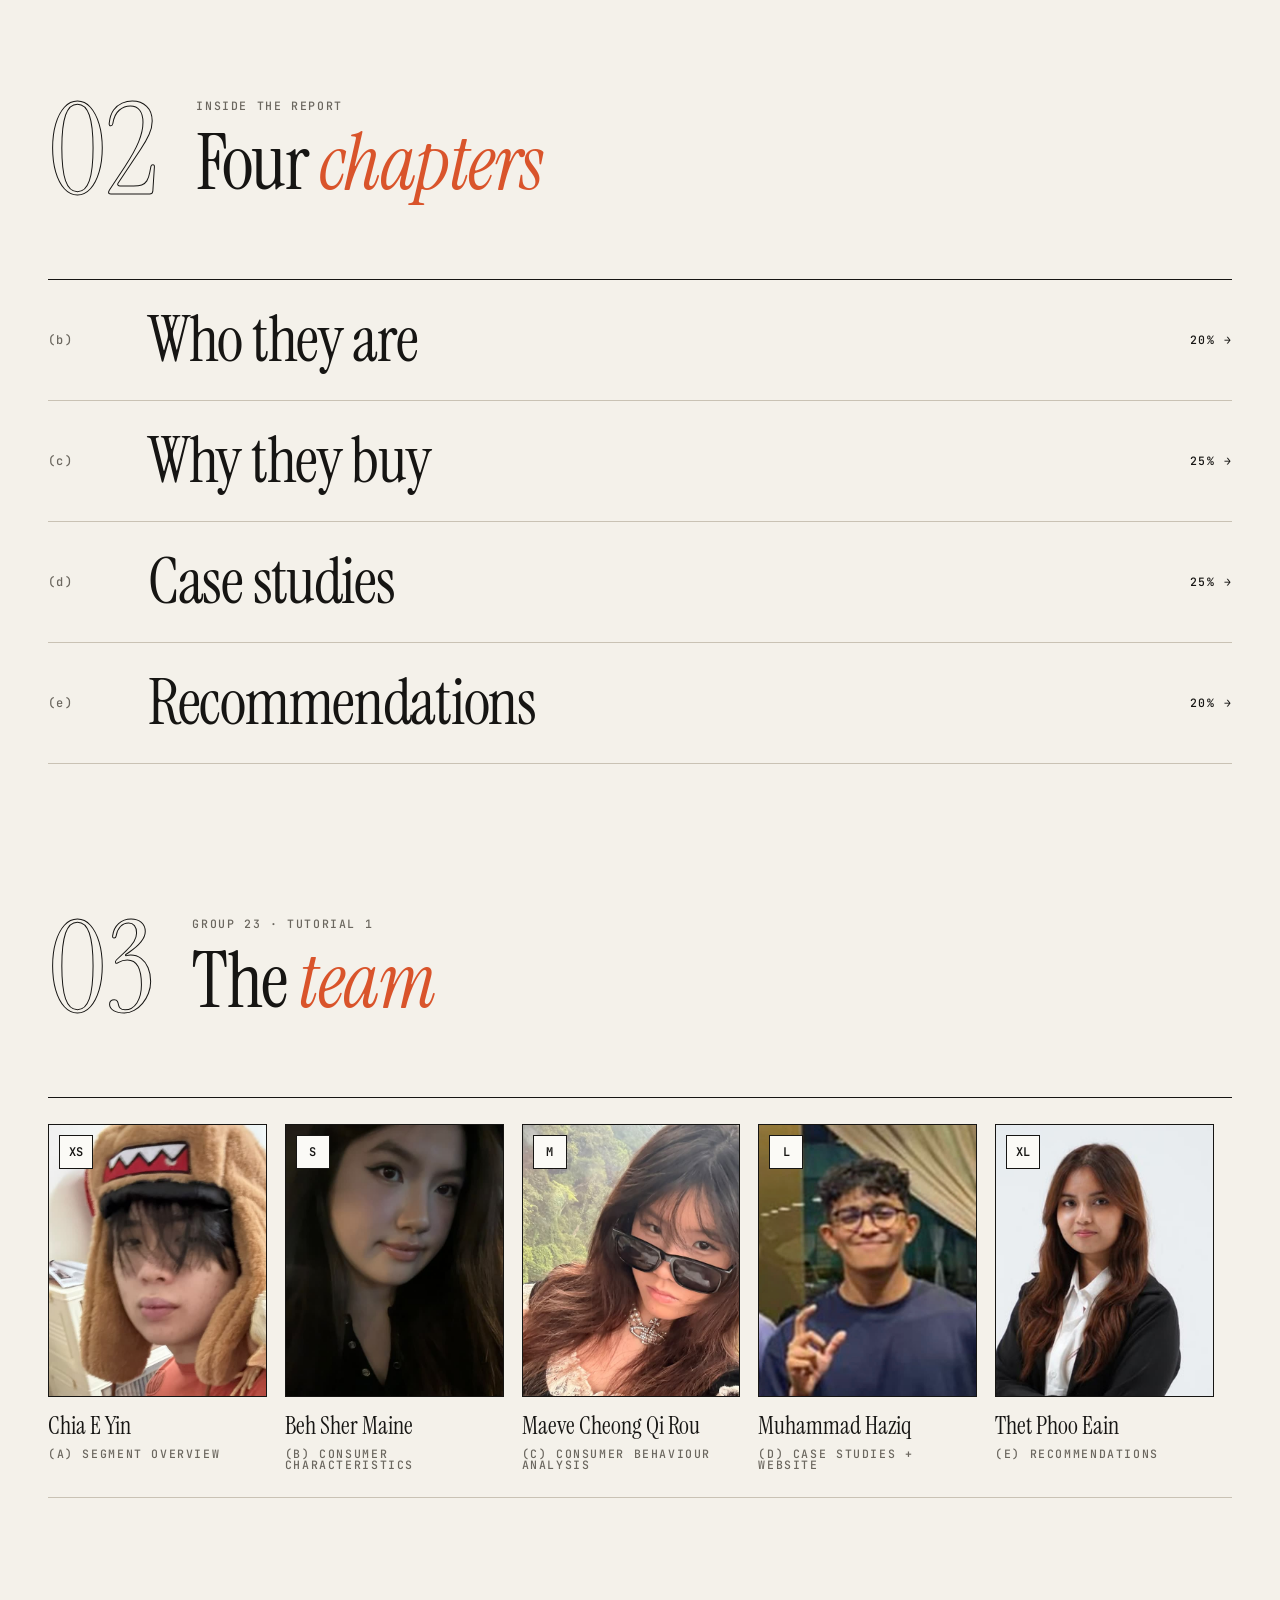
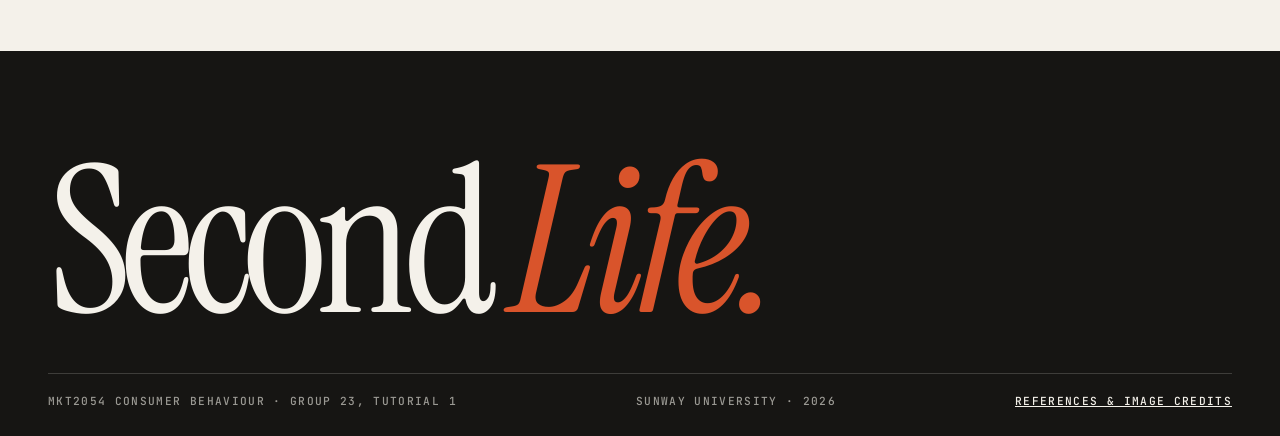
==== commit 58b9a22c: "Team photos in colour" ====
--- a/index.html
+++ b/index.html
@@ -7,7 +7,7 @@
 <meta name="description" content="MKT2054 Consumer Behaviour, Group 23: understanding and engaging Malaysia's thrift shoppers.">
 <link rel="preconnect" href="https://fonts.googleapis.com"><link rel="preconnect" href="https://fonts.gstatic.com" crossorigin>
 <link href="https://fonts.googleapis.com/css2?family=Instrument+Serif:ital@0;1&family=Inter+Tight:wght@400;500;600&family=JetBrains+Mono:wght@500;600&display=swap" rel="stylesheet">
-<link rel="stylesheet" href="style.css?v=1120a">
+<link rel="stylesheet" href="style.css?v=1120b">
 </head>
 <body>
 <main>
@@ -109,6 +109,6 @@
     </div>
   </section>
 </main>
-<script src="main.js?v=1120a"></script>
+<script src="main.js?v=1120b"></script>
 </body>
 </html>
--- a/style.css
+++ b/style.css
@@ -138,8 +138,8 @@
 .team{display:grid;grid-template-columns:repeat(5,1fr);border-top:1px solid var(--ink)}
 .member{padding:26px 18px 26px 0;border-bottom:1px solid var(--line-2)}
 .member .pic{position:relative;aspect-ratio:4/5;border:1px solid var(--ink);overflow:hidden;margin-bottom:16px;background:var(--paper-2,#F4F1EA)}
-.member .pic img{width:100%;height:100%;object-fit:cover;display:block;filter:grayscale(1) contrast(1.05);transition:filter .5s ease,transform .6s ease}
-.member:hover .pic img{filter:none;transform:scale(1.03)}
+.member .pic img{width:100%;height:100%;object-fit:cover;display:block;transition:transform .6s ease}
+.member:hover .pic img{transform:scale(1.03)}
 .member .s{position:absolute;left:10px;top:10px;display:inline-grid;place-items:center;min-width:34px;height:34px;padding:0 8px;border:1px solid var(--ink);background:#FBFAF6;font:600 .75rem var(--mono)}
 .member b{display:block;font:400 1.5rem/1.1 var(--serif)}
 .member .label{display:block;margin-top:8px}
